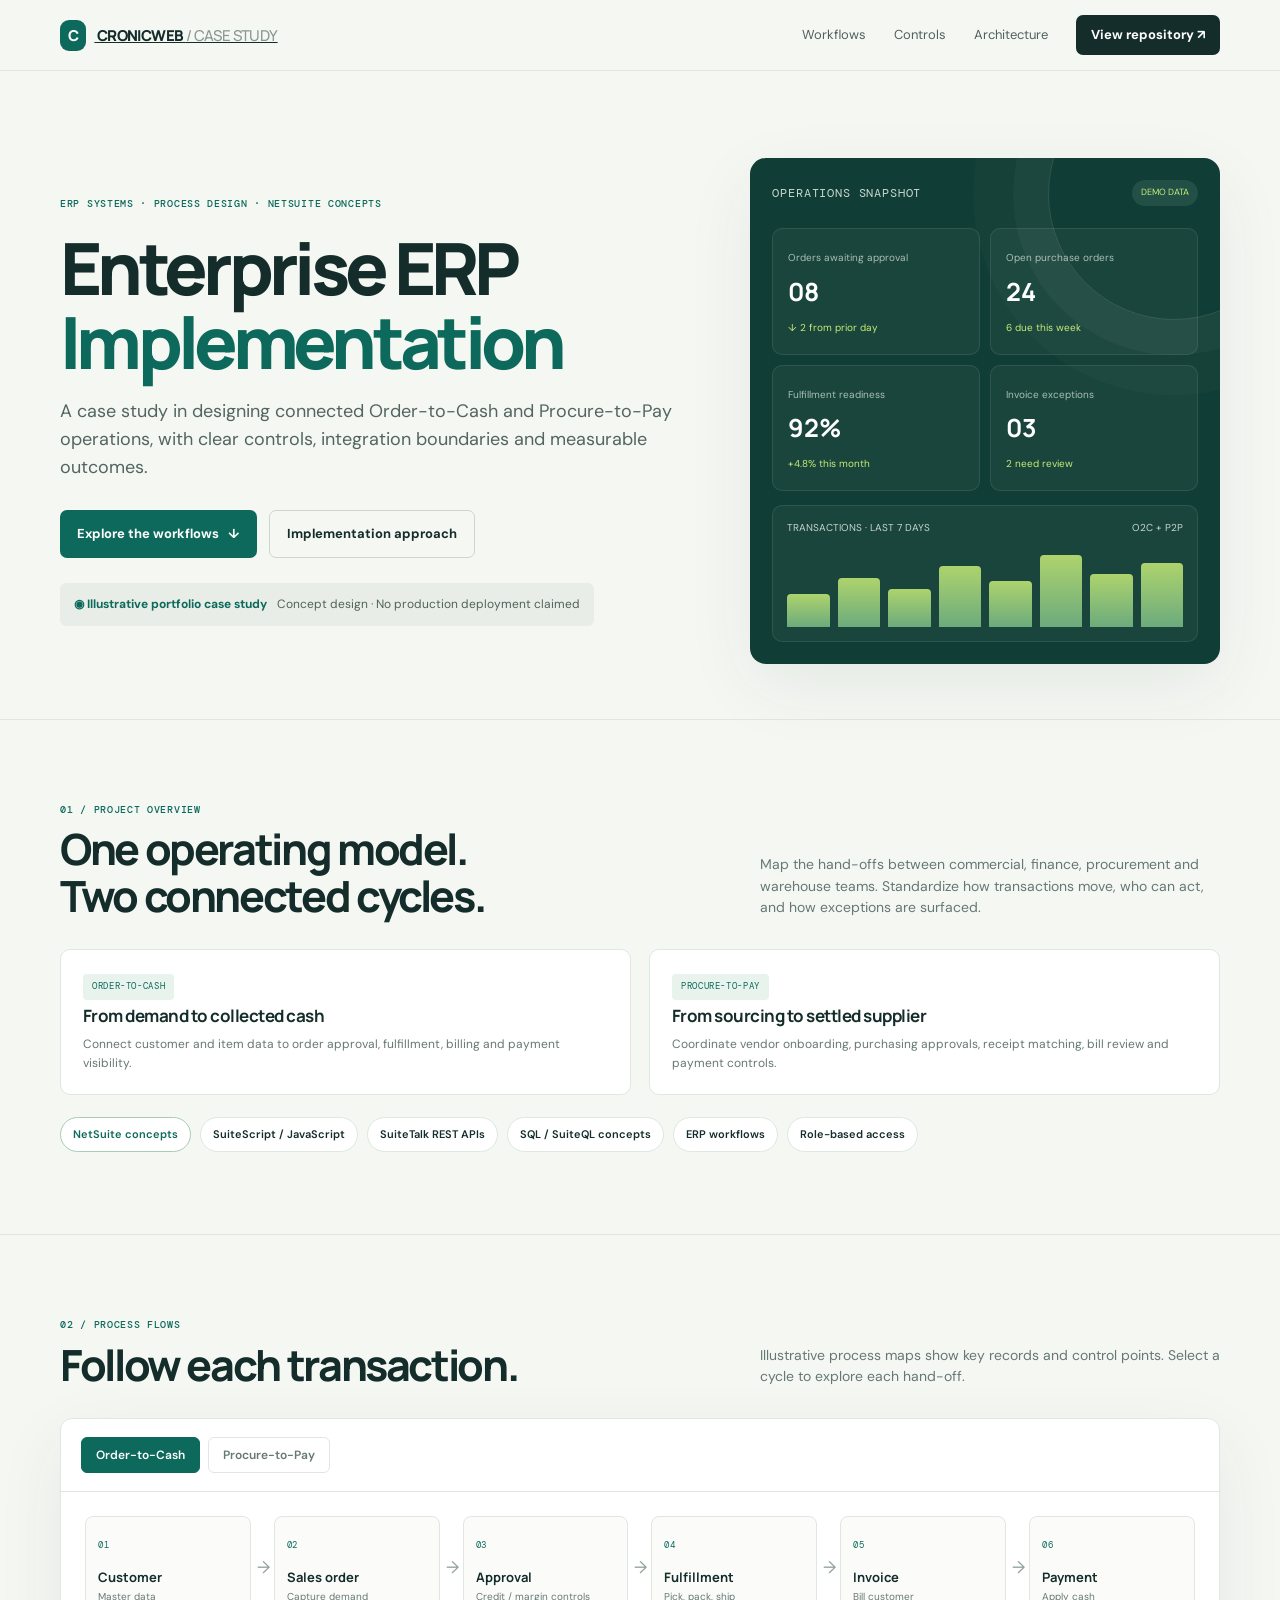
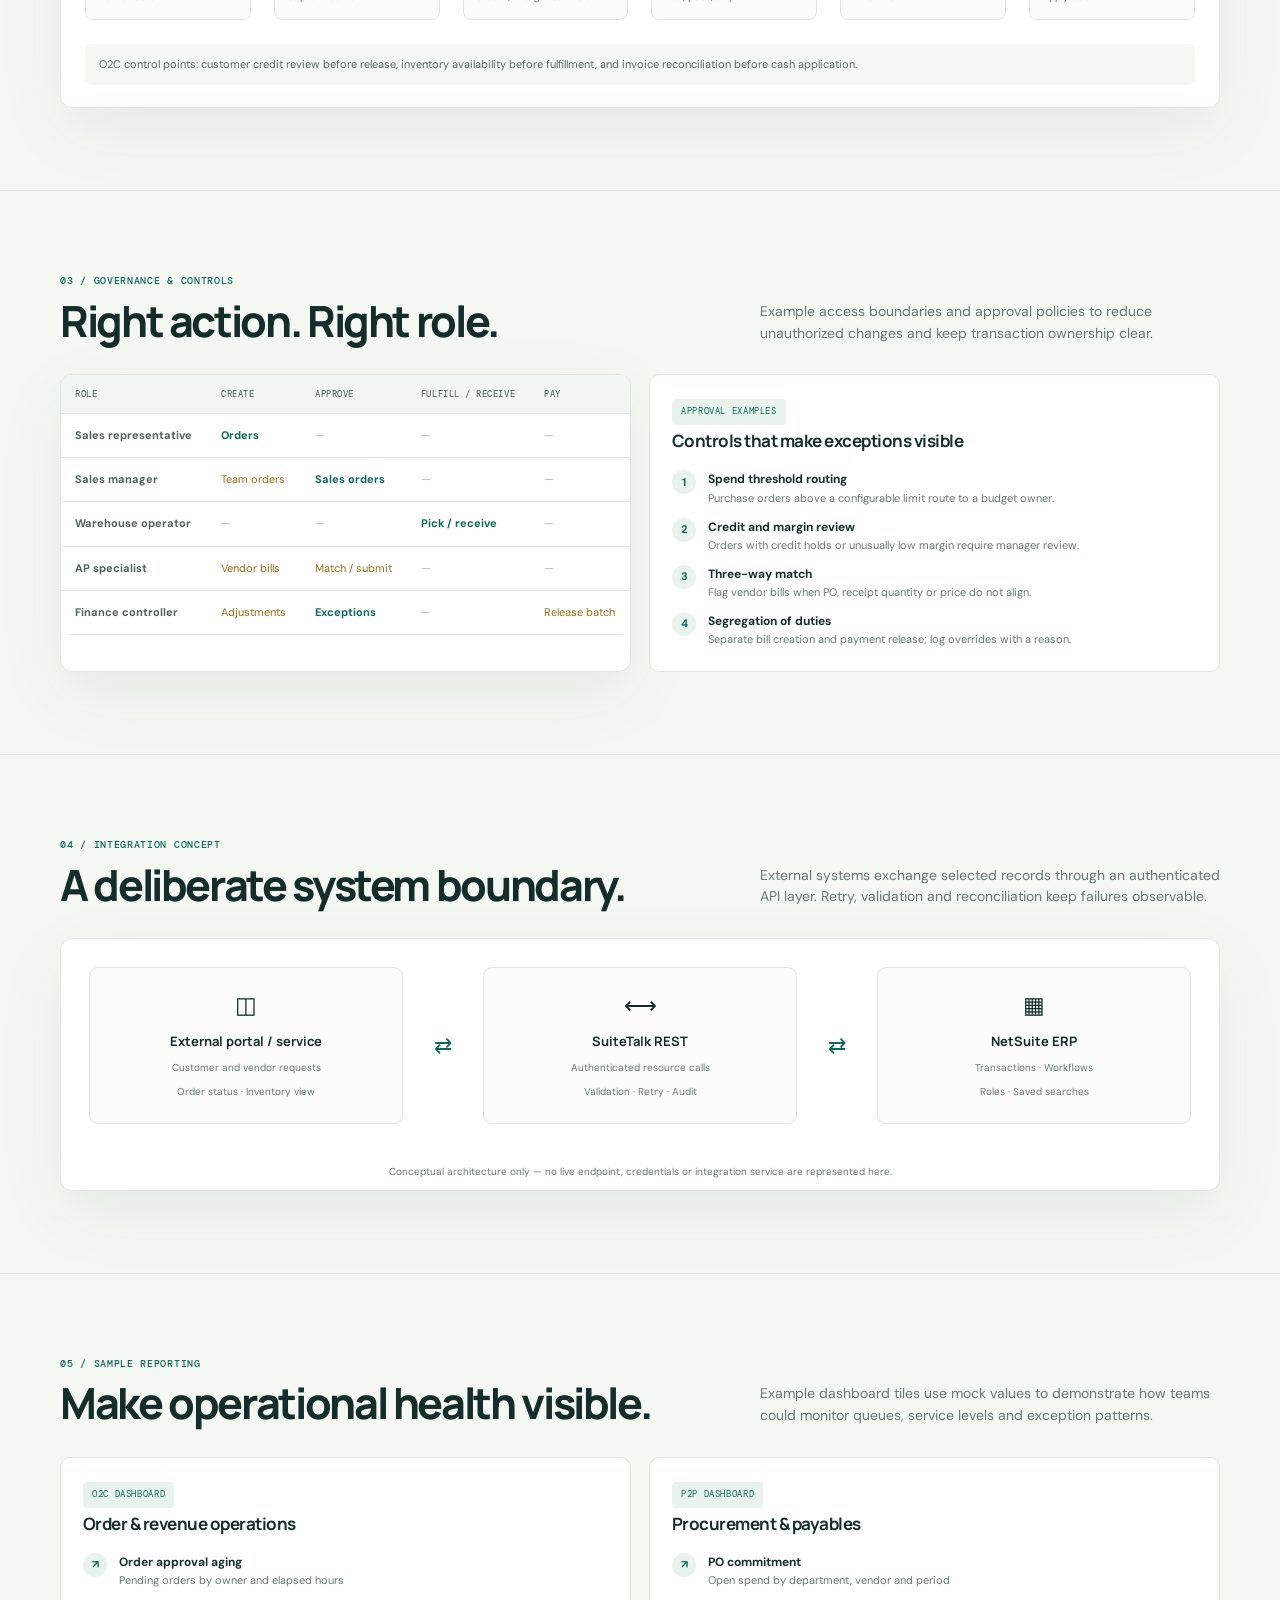
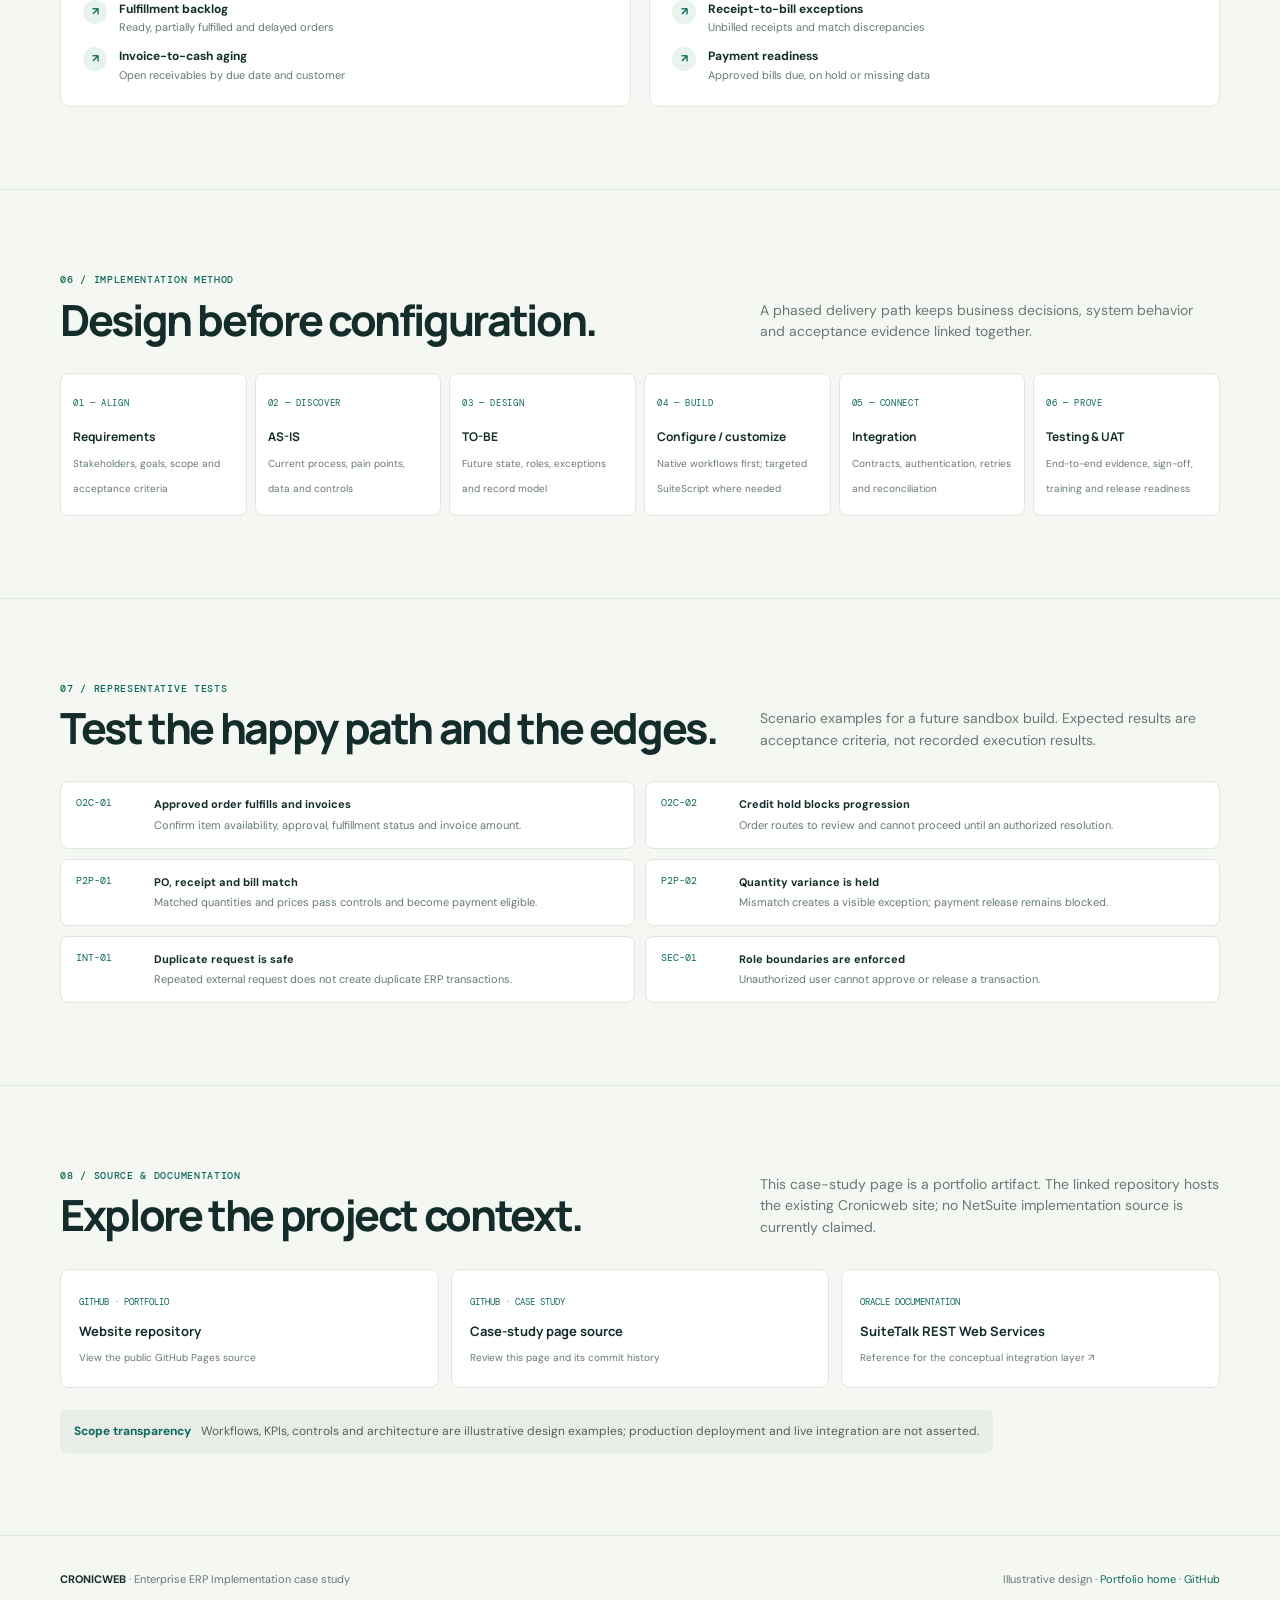
==== enterprise-erp/index.html @ 1f98e29d "Add illustrative ERP implementation case study" ====
<!doctype html>
<html lang="en">
<head>
<meta charset="utf-8"><meta name="viewport" content="width=device-width,initial-scale=1">
<meta name="description" content="Illustrative enterprise ERP implementation case study for Order-to-Cash and Procure-to-Pay workflows using NetSuite concepts.">
<title>Enterprise ERP Implementation | Cronicweb</title>
<link rel="preconnect" href="https://fonts.googleapis.com"><link rel="preconnect" href="https://fonts.gstatic.com" crossorigin>
<link href="https://fonts.googleapis.com/css2?family=DM+Mono:wght@400;500&family=DM+Sans:wght@400;500;600;700&family=Manrope:wght@400;500;600;700;800&display=swap" rel="stylesheet">
<style>
:root{--ink:#142d2b;--muted:#667875;--paper:#f5f7f3;--white:#fff;--line:#dfe7e1;--green:#0d695b;--lime:#c7ec75;--mint:#e9f3ed;--amber:#f1b85a;--shadow:0 22px 70px #103e2a12}
*{box-sizing:border-box}html{scroll-behavior:smooth}body{margin:0;background:var(--paper);color:var(--ink);font-family:"DM Sans",sans-serif;line-height:1.55}a{color:inherit}.wrap{width:min(1160px,calc(100% - 48px));margin:auto}.mono,.eyebrow,.tag,.num{font-family:"DM Mono",monospace;letter-spacing:.07em;text-transform:uppercase}.top{position:sticky;top:0;z-index:5;background:#f5f7f3ed;backdrop-filter:blur(14px);border-bottom:1px solid #dfe7e1}.nav{height:70px;display:flex;align-items:center;justify-content:space-between}.brand{font:800 15px Manrope,sans-serif;letter-spacing:-.04em}.brand i{display:inline-block;background:var(--green);color:white;border-radius:9px;padding:5px 8px;margin-right:8px;font-style:normal}.navlinks{display:flex;gap:28px;align-items:center;font-size:13px;color:#50625e}.navlinks a{text-decoration:none}.navlinks a:hover{color:var(--green)}.navbtn{padding:10px 15px;background:var(--ink);color:#fff;border-radius:7px;text-decoration:none;font-weight:700}
.hero{padding:87px 0 55px;display:grid;grid-template-columns:1.15fr .85fr;gap:55px;align-items:center}.eyebrow{font-size:10px;color:var(--green);font-weight:500}.hero h1{font:800 clamp(43px,6vw,72px)/1.02 Manrope,sans-serif;letter-spacing:-.065em;margin:20px 0 20px;max-width:690px}.hero h1 span{color:var(--green)}.lead{font-size:18px;color:#536560;max-width:620px}.actions{display:flex;gap:12px;margin-top:28px;flex-wrap:wrap}.button{display:inline-flex;gap:9px;align-items:center;padding:13px 17px;border-radius:7px;background:var(--green);color:white;text-decoration:none;font-weight:700;font-size:13px}.button.secondary{background:transparent;color:var(--ink);border:1px solid #cbd6ce}.stamp{margin-top:25px;padding:12px 14px;display:inline-flex;gap:10px;align-items:center;border-radius:6px;background:#e8eee7;color:#52615a;font-size:12px}.stamp b{color:var(--green)}
.hero-visual{position:relative;background:#103d35;border-radius:16px;padding:22px;color:white;box-shadow:var(--shadow);overflow:hidden;min-height:385px}.hero-visual:before{content:"";position:absolute;width:250px;height:250px;border-radius:50%;border:1px solid #ffffff20;right:-80px;top:-90px;box-shadow:0 0 0 35px #ffffff08,0 0 0 75px #ffffff05}.viz-head{display:flex;justify-content:space-between;align-items:center;font-size:12px;color:#c8d8cf}.live{font-size:9px;background:#224f46;padding:6px 9px;border-radius:99px;color:#c7ec75}.metric-grid{display:grid;grid-template-columns:1fr 1fr;gap:10px;margin-top:22px}.metric{background:#ffffff0b;border:1px solid #ffffff16;border-radius:10px;padding:15px}.metric small{color:#a9bfb4;font-size:10px}.metric strong{display:block;font:700 25px Manrope;margin:5px 0}.metric em{font-style:normal;color:#c7ec75;font-size:10px}.chart{margin-top:14px;background:#ffffff0b;border:1px solid #ffffff16;border-radius:10px;padding:14px}.chart-top{display:flex;justify-content:space-between;font-size:10px;color:#c6d5cd}.bars{height:78px;display:flex;align-items:end;gap:8px;margin-top:13px}.bars i{display:block;flex:1;border-radius:4px 4px 0 0;background:linear-gradient(#c7ec75,#7bbd88);opacity:.85}
section{padding:82px 0;border-top:1px solid var(--line)}.section-head{display:flex;justify-content:space-between;align-items:end;gap:30px;margin-bottom:30px}.section-head h2{font:750 clamp(30px,4vw,43px)/1.08 Manrope;letter-spacing:-.055em;margin:9px 0 0}.section-head p{max-width:460px;color:var(--muted);margin:0;font-size:14px}.tag{display:inline-block;padding:6px 9px;border-radius:4px;background:var(--mint);color:var(--green);font-size:9px}.panel{background:var(--white);border:1px solid var(--line);border-radius:12px;box-shadow:var(--shadow)}.tabs{display:flex;gap:8px;padding:18px 20px;border-bottom:1px solid var(--line)}.tab{border:1px solid var(--line);background:white;padding:9px 14px;border-radius:6px;color:var(--muted);font:600 12px "DM Sans";cursor:pointer}.tab.active{background:var(--green);border-color:var(--green);color:#fff}.flow-wrap{padding:24px;overflow:auto}.flow{display:flex;align-items:stretch;min-width:850px}.step{flex:1;position:relative;padding:14px 12px 15px;border:1px solid var(--line);border-radius:8px;background:#fbfcfa;margin-right:23px;min-height:102px;transition:.25s}.step:last-child{margin-right:0}.step:not(:last-child):after{content:"→";position:absolute;right:-20px;top:37px;color:#91a39a;font-size:17px}.step strong{display:block;font:700 13px Manrope;margin:12px 0 3px}.step small{display:block;color:var(--muted);font-size:10px}.step .num{font-size:9px;color:var(--green)}.step:hover{transform:translateY(-3px);border-color:#7eb499;box-shadow:0 8px 20px #0d695b10}.flow-note{margin:0 24px 22px;background:#f5f7f3;border-radius:7px;padding:12px 14px;color:#586963;font-size:11px}
.stack{display:flex;flex-wrap:wrap;gap:9px;margin-top:22px}.stack span{background:white;border:1px solid var(--line);border-radius:99px;padding:8px 12px;font-size:11px;font-weight:600}.stack span:first-child{border-color:#a9ccb7;color:var(--green)}
.grid2{display:grid;grid-template-columns:1fr 1fr;gap:18px}.card{padding:22px;background:white;border:1px solid var(--line);border-radius:10px}.card h3{font:700 17px Manrope;margin:4px 0 8px;letter-spacing:-.03em}.card p{color:var(--muted);font-size:12px;margin:0}.control-list{display:grid;gap:10px;margin-top:18px}.control{display:grid;grid-template-columns:26px 1fr;gap:10px;font-size:12px}.control i{width:24px;height:24px;background:var(--mint);color:var(--green);border-radius:50%;display:grid;place-items:center;font-style:normal;font-size:11px;font-weight:700}.control b{display:block;font-size:12px}.control span{color:var(--muted);font-size:11px}
table{border-collapse:collapse;width:100%;font-size:11px;background:white;border-radius:10px;overflow:hidden}th,td{text-align:left;padding:13px 14px;border-bottom:1px solid var(--line)}th{font:500 9px "DM Mono";text-transform:uppercase;letter-spacing:.06em;background:#f2f6f2;color:#63736c}td:first-child{font-weight:700}td{color:#51615b}.access{color:var(--green);font-weight:700}.limited{color:#9a6d18}.denied{color:#a9b2ac}
.arch{padding:28px;display:grid;grid-template-columns:1fr 60px 1fr 60px 1fr;align-items:center;gap:10px}.archbox{padding:20px 15px;border:1px solid var(--line);border-radius:9px;text-align:center;background:#fbfcfa;min-height:135px}.archbox .icon{font-size:23px}.archbox b{display:block;font:700 13px Manrope;margin:8px 0 4px}.archbox small{color:var(--muted);font-size:10px}.arrow{text-align:center;color:var(--green);font-size:22px}.arch-caption{text-align:center;color:var(--muted);font-size:10px;margin-top:12px}
.method{display:grid;grid-template-columns:repeat(6,1fr);gap:8px}.phase{background:white;border:1px solid var(--line);border-radius:8px;padding:15px 12px;min-height:125px}.phase .num{color:var(--green);font-size:9px}.phase b{display:block;font:700 12px Manrope;margin:14px 0 5px}.phase small{font-size:10px;color:var(--muted)}
.test-grid{display:grid;grid-template-columns:repeat(2,1fr);gap:10px}.test{background:white;border:1px solid var(--line);border-radius:8px;padding:14px 15px;display:grid;grid-template-columns:70px 1fr;gap:8px;font-size:11px}.test .id{font:10px "DM Mono";color:var(--green)}.test b{display:block;margin-bottom:3px}.test span{color:var(--muted)}
.docs{display:grid;grid-template-columns:repeat(3,1fr);gap:12px}.doc{background:white;border:1px solid var(--line);border-radius:9px;padding:18px;text-decoration:none;transition:.2s}.doc:hover{transform:translateY(-3px);border-color:#9cc2aa}.doc small{font:9px "DM Mono";color:var(--green);text-transform:uppercase}.doc b{display:block;font:700 13px Manrope;margin:10px 0 4px}.doc span{font-size:10px;color:var(--muted)}
footer{padding:35px 0;border-top:1px solid var(--line);color:var(--muted);font-size:11px}.foot{display:flex;justify-content:space-between;gap:20px;align-items:center}.foot a{color:var(--green);text-decoration:none}
.reveal{opacity:0;transform:translateY(16px);transition:opacity .6s,transform .6s}.reveal.show{opacity:1;transform:none}
@media(max-width:800px){.hero{grid-template-columns:1fr;padding-top:60px;gap:34px}.hero-visual{min-height:auto}.section-head{display:block}.section-head p{margin-top:13px}.grid2{grid-template-columns:1fr}.method{grid-template-columns:repeat(3,1fr)}.arch{grid-template-columns:1fr;gap:8px}.arrow{transform:rotate(90deg)}.docs{grid-template-columns:1fr 1fr}.navlinks{gap:13px}.navlinks a:not(.navbtn){display:none}}
@media(max-width:520px){.wrap{width:min(100% - 32px,1160px)}.nav{height:60px}.navlinks{gap:0}.navbtn{font-size:11px;padding:9px}.hero h1{font-size:44px}.hero{padding:52px 0 40px}.metric strong{font-size:21px}.section{padding:60px 0}.method{grid-template-columns:repeat(2,1fr)}.docs,.test-grid{grid-template-columns:1fr}.flow-wrap{padding:15px}.tabs{padding:14px}.foot{display:block}.foot span{display:block;margin-top:8px}}
@media(prefers-reduced-motion:reduce){html{scroll-behavior:auto}*,*:before,*:after{animation-duration:.01ms!important;transition-duration:.01ms!important}.reveal{opacity:1;transform:none}}
</style></head>
<body>
<div class="top"><nav class="nav wrap"><a class="brand" href="https://cronicweb.github.io"><i>C</i> CRONICWEB <span style="font-weight:500;color:#8a9891">/ CASE STUDY</span></a><div class="navlinks"><a href="#flows">Workflows</a><a href="#controls">Controls</a><a href="#architecture">Architecture</a><a class="navbtn" href="https://github.com/Cronicweb/cronicweb.github.io">View repository ↗</a></div></nav></div>
<main>
<header class="hero wrap">
<div><div class="eyebrow">ERP SYSTEMS · PROCESS DESIGN · NETSUITE CONCEPTS</div><h1>Enterprise ERP<br><span>Implementation</span></h1><p class="lead">A case study in designing connected Order-to-Cash and Procure-to-Pay operations, with clear controls, integration boundaries and measurable outcomes.</p><div class="actions"><a class="button" href="#flows">Explore the workflows <span>↓</span></a><a class="button secondary" href="#method">Implementation approach</a></div><div class="stamp"><b>◉ Illustrative portfolio case study</b><span>Concept design · No production deployment claimed</span></div></div>
<div class="hero-visual"><div class="viz-head"><span class="mono">OPERATIONS SNAPSHOT</span><span class="live">DEMO DATA</span></div><div class="metric-grid"><div class="metric"><small>Orders awaiting approval</small><strong>08</strong><em>↓ 2 from prior day</em></div><div class="metric"><small>Open purchase orders</small><strong>24</strong><em>6 due this week</em></div><div class="metric"><small>Fulfillment readiness</small><strong>92%</strong><em>+4.8% this month</em></div><div class="metric"><small>Invoice exceptions</small><strong>03</strong><em>2 need review</em></div></div><div class="chart"><div class="chart-top"><span>TRANSACTIONS · LAST 7 DAYS</span><span>O2C + P2P</span></div><div class="bars"><i style="height:42%"></i><i style="height:62%"></i><i style="height:48%"></i><i style="height:78%"></i><i style="height:59%"></i><i style="height:92%"></i><i style="height:68%"></i><i style="height:82%"></i></div></div></div>
</header>
<section id="overview"><div class="wrap reveal"><div class="section-head"><div><div class="eyebrow">01 / PROJECT OVERVIEW</div><h2>One operating model.<br>Two connected cycles.</h2></div><p>Map the hand-offs between commercial, finance, procurement and warehouse teams. Standardize how transactions move, who can act, and how exceptions are surfaced.</p></div><div class="grid2"><article class="card"><span class="tag">Order-to-Cash</span><h3>From demand to collected cash</h3><p>Connect customer and item data to order approval, fulfillment, billing and payment visibility.</p></article><article class="card"><span class="tag">Procure-to-Pay</span><h3>From sourcing to settled supplier</h3><p>Coordinate vendor onboarding, purchasing approvals, receipt matching, bill review and payment controls.</p></article></div><div class="stack"><span>NetSuite concepts</span><span>SuiteScript / JavaScript</span><span>SuiteTalk REST APIs</span><span>SQL / SuiteQL concepts</span><span>ERP workflows</span><span>Role-based access</span></div></div></section>
<section id="flows"><div class="wrap reveal"><div class="section-head"><div><div class="eyebrow">02 / PROCESS FLOWS</div><h2>Follow each transaction.</h2></div><p>Illustrative process maps show key records and control points. Select a cycle to explore each hand-off.</p></div><div class="panel"><div class="tabs" role="tablist"><button class="tab active" role="tab" aria-selected="true" data-flow="o2c">Order-to-Cash</button><button class="tab" role="tab" aria-selected="false" data-flow="p2p">Procure-to-Pay</button></div><div class="flow-wrap"><div class="flow" id="flow"></div></div><p class="flow-note" id="flowNote"></p></div></div></section>
<section id="controls"><div class="wrap reveal"><div class="section-head"><div><div class="eyebrow">03 / GOVERNANCE & CONTROLS</div><h2>Right action. Right role.</h2></div><p>Example access boundaries and approval policies to reduce unauthorized changes and keep transaction ownership clear.</p></div><div class="grid2"><div class="panel" style="overflow:auto"><table><thead><tr><th>Role</th><th>Create</th><th>Approve</th><th>Fulfill / Receive</th><th>Pay</th></tr></thead><tbody><tr><td>Sales representative</td><td class="access">Orders</td><td class="denied">—</td><td class="denied">—</td><td class="denied">—</td></tr><tr><td>Sales manager</td><td class="limited">Team orders</td><td class="access">Sales orders</td><td class="denied">—</td><td class="denied">—</td></tr><tr><td>Warehouse operator</td><td class="denied">—</td><td class="denied">—</td><td class="access">Pick / receive</td><td class="denied">—</td></tr><tr><td>AP specialist</td><td class="limited">Vendor bills</td><td class="limited">Match / submit</td><td class="denied">—</td><td class="denied">—</td></tr><tr><td>Finance controller</td><td class="limited">Adjustments</td><td class="access">Exceptions</td><td class="denied">—</td><td class="limited">Release batch</td></tr></tbody></table></div><article class="card"><span class="tag">Approval examples</span><h3>Controls that make exceptions visible</h3><div class="control-list"><div class="control"><i>1</i><div><b>Spend threshold routing</b><span>Purchase orders above a configurable limit route to a budget owner.</span></div></div><div class="control"><i>2</i><div><b>Credit and margin review</b><span>Orders with credit holds or unusually low margin require manager review.</span></div></div><div class="control"><i>3</i><div><b>Three-way match</b><span>Flag vendor bills when PO, receipt quantity or price do not align.</span></div></div><div class="control"><i>4</i><div><b>Segregation of duties</b><span>Separate bill creation and payment release; log overrides with a reason.</span></div></div></div></article></div></div></section>
<section id="architecture"><div class="wrap reveal"><div class="section-head"><div><div class="eyebrow">04 / INTEGRATION CONCEPT</div><h2>A deliberate system boundary.</h2></div><p>External systems exchange selected records through an authenticated API layer. Retry, validation and reconciliation keep failures observable.</p></div><div class="panel"><div class="arch"><div class="archbox"><div class="icon">◫</div><b>External portal / service</b><small>Customer and vendor requests<br>Order status · Inventory view</small></div><div class="arrow">⇄</div><div class="archbox"><div class="icon">⟷</div><b>SuiteTalk REST</b><small>Authenticated resource calls<br>Validation · Retry · Audit</small></div><div class="arrow">⇄</div><div class="archbox"><div class="icon">▦</div><b>NetSuite ERP</b><small>Transactions · Workflows<br>Roles · Saved searches</small></div></div><p class="arch-caption">Conceptual architecture only — no live endpoint, credentials or integration service are represented here.</p></div></div></section>
<section id="insights"><div class="wrap reveal"><div class="section-head"><div><div class="eyebrow">05 / SAMPLE REPORTING</div><h2>Make operational health visible.</h2></div><p>Example dashboard tiles use mock values to demonstrate how teams could monitor queues, service levels and exception patterns.</p></div><div class="grid2"><article class="card"><span class="tag">O2C dashboard</span><h3>Order & revenue operations</h3><div class="control-list"><div class="control"><i>↗</i><div><b>Order approval aging</b><span>Pending orders by owner and elapsed hours</span></div></div><div class="control"><i>↗</i><div><b>Fulfillment backlog</b><span>Ready, partially fulfilled and delayed orders</span></div></div><div class="control"><i>↗</i><div><b>Invoice-to-cash aging</b><span>Open receivables by due date and customer</span></div></div></div></article><article class="card"><span class="tag">P2P dashboard</span><h3>Procurement & payables</h3><div class="control-list"><div class="control"><i>↗</i><div><b>PO commitment</b><span>Open spend by department, vendor and period</span></div></div><div class="control"><i>↗</i><div><b>Receipt-to-bill exceptions</b><span>Unbilled receipts and match discrepancies</span></div></div><div class="control"><i>↗</i><div><b>Payment readiness</b><span>Approved bills due, on hold or missing data</span></div></div></div></article></div></div></section>
<section id="method"><div class="wrap reveal"><div class="section-head"><div><div class="eyebrow">06 / IMPLEMENTATION METHOD</div><h2>Design before configuration.</h2></div><p>A phased delivery path keeps business decisions, system behavior and acceptance evidence linked together.</p></div><div class="method"><div class="phase"><span class="num">01 — ALIGN</span><b>Requirements</b><small>Stakeholders, goals, scope and acceptance criteria</small></div><div class="phase"><span class="num">02 — DISCOVER</span><b>AS-IS</b><small>Current process, pain points, data and controls</small></div><div class="phase"><span class="num">03 — DESIGN</span><b>TO-BE</b><small>Future state, roles, exceptions and record model</small></div><div class="phase"><span class="num">04 — BUILD</span><b>Configure / customize</b><small>Native workflows first; targeted SuiteScript where needed</small></div><div class="phase"><span class="num">05 — CONNECT</span><b>Integration</b><small>Contracts, authentication, retries and reconciliation</small></div><div class="phase"><span class="num">06 — PROVE</span><b>Testing & UAT</b><small>End-to-end evidence, sign-off, training and release readiness</small></div></div></div></section>
<section id="testing"><div class="wrap reveal"><div class="section-head"><div><div class="eyebrow">07 / REPRESENTATIVE TESTS</div><h2>Test the happy path and the edges.</h2></div><p>Scenario examples for a future sandbox build. Expected results are acceptance criteria, not recorded execution results.</p></div><div class="test-grid"><div class="test"><div class="id">O2C-01</div><div><b>Approved order fulfills and invoices</b><span>Confirm item availability, approval, fulfillment status and invoice amount.</span></div></div><div class="test"><div class="id">O2C-02</div><div><b>Credit hold blocks progression</b><span>Order routes to review and cannot proceed until an authorized resolution.</span></div></div><div class="test"><div class="id">P2P-01</div><div><b>PO, receipt and bill match</b><span>Matched quantities and prices pass controls and become payment eligible.</span></div></div><div class="test"><div class="id">P2P-02</div><div><b>Quantity variance is held</b><span>Mismatch creates a visible exception; payment release remains blocked.</span></div></div><div class="test"><div class="id">INT-01</div><div><b>Duplicate request is safe</b><span>Repeated external request does not create duplicate ERP transactions.</span></div></div><div class="test"><div class="id">SEC-01</div><div><b>Role boundaries are enforced</b><span>Unauthorized user cannot approve or release a transaction.</span></div></div></div></div></section>
<section id="resources"><div class="wrap reveal"><div class="section-head"><div><div class="eyebrow">08 / SOURCE & DOCUMENTATION</div><h2>Explore the project context.</h2></div><p>This case-study page is a portfolio artifact. The linked repository hosts the existing Cronicweb site; no NetSuite implementation source is currently claimed.</p></div><div class="docs"><a class="doc" href="https://github.com/Cronicweb/cronicweb.github.io"><small>GitHub · Portfolio</small><b>Website repository</b><span>View the public GitHub Pages source</span></a><a class="doc" href="https://github.com/Cronicweb/cronicweb.github.io/tree/main/enterprise-erp"><small>GitHub · Case study</small><b>Case-study page source</b><span>Review this page and its commit history</span></a><a class="doc" href="https://docs.oracle.com/en/cloud/saas/netsuite/ns-online-help/section_1540391670.html"><small>Oracle documentation</small><b>SuiteTalk REST Web Services</b><span>Reference for the conceptual integration layer ↗</span></a></div><div class="stamp" style="margin-top:22px"><b>Scope transparency</b><span>Workflows, KPIs, controls and architecture are illustrative design examples; production deployment and live integration are not asserted.</span></div></div></section>
</main>
<footer><div class="wrap foot"><div><b style="color:var(--ink)">CRONICWEB</b> · Enterprise ERP Implementation case study</div><span>Illustrative design · <a href="https://cronicweb.github.io">Portfolio home</a> · <a href="https://github.com/Cronicweb/cronicweb.github.io">GitHub</a></span></div></footer>
<script>
const flows={o2c:{steps:[["01","Customer","Master data"],["02","Sales order","Capture demand"],["03","Approval","Credit / margin controls"],["04","Fulfillment","Pick, pack, ship"],["05","Invoice","Bill customer"],["06","Payment","Apply cash"]],note:"O2C control points: customer credit review before release, inventory availability before fulfillment, and invoice reconciliation before cash application."},p2p:{steps:[["01","Vendor","Approved supplier"],["02","Purchase order","Capture commitment"],["03","Approval","Budget / spend controls"],["04","Item receipt","Confirm goods received"],["05","Vendor bill","Three-way match"],["06","Payment","Release approved batch"]],note:"P2P control points: approved vendor records, spend authorization, receipt confirmation and three-way matching before payment release."}};
const flow=document.getElementById("flow"),note=document.getElementById("flowNote");
function render(which){flow.innerHTML=flows[which].steps.map(s=>'<div class="step"><span class="num">'+s[0]+'</span><strong>'+s[1]+'</strong><small>'+s[2]+'</small></div>').join("");note.textContent=flows[which].note}
document.querySelectorAll(".tab").forEach(b=>b.addEventListener("click",()=>{document.querySelectorAll(".tab").forEach(x=>{x.classList.remove("active");x.setAttribute("aria-selected","false")});b.classList.add("active");b.setAttribute("aria-selected","true");render(b.dataset.flow)}));render("o2c");
const observer=new IntersectionObserver(entries=>entries.forEach(e=>{if(e.isIntersecting){e.target.classList.add("show");observer.unobserve(e.target)}}),{threshold:.12});document.querySelectorAll(".reveal").forEach(e=>observer.observe(e));
</script></body></html>
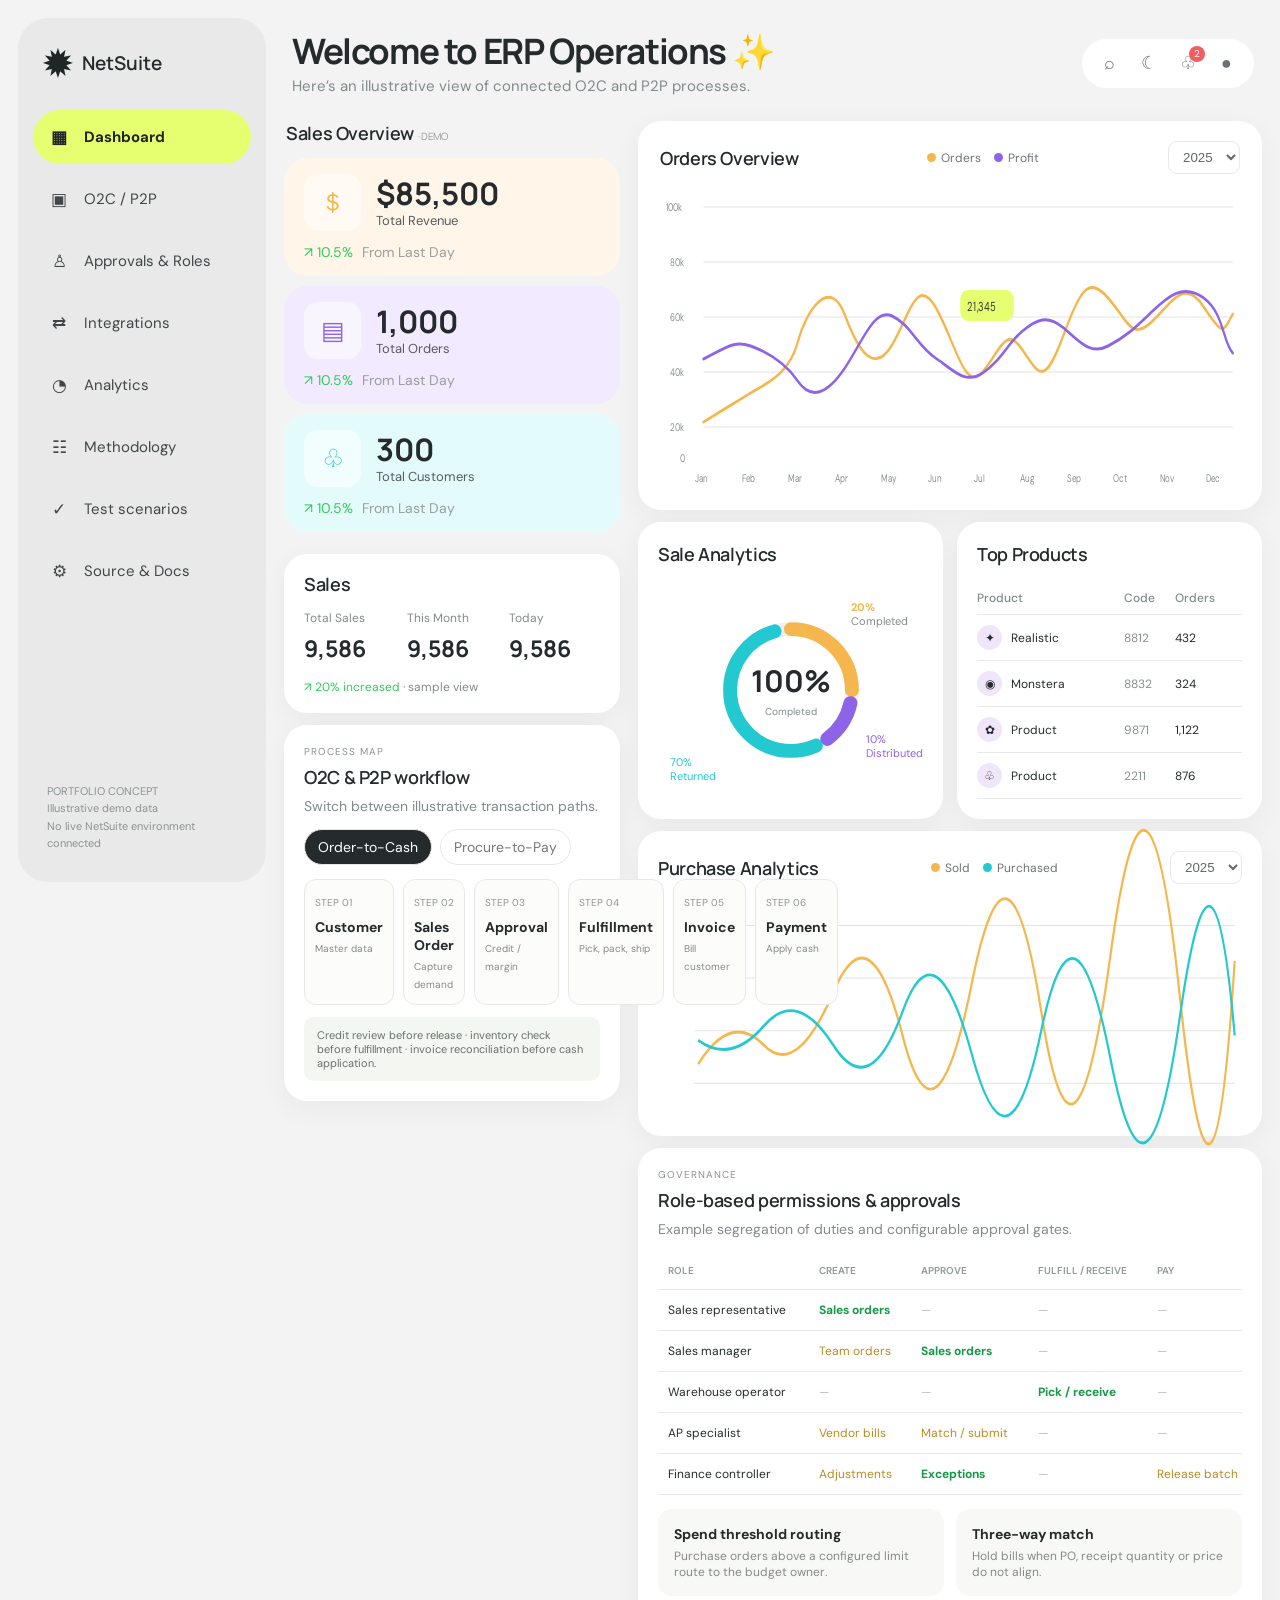
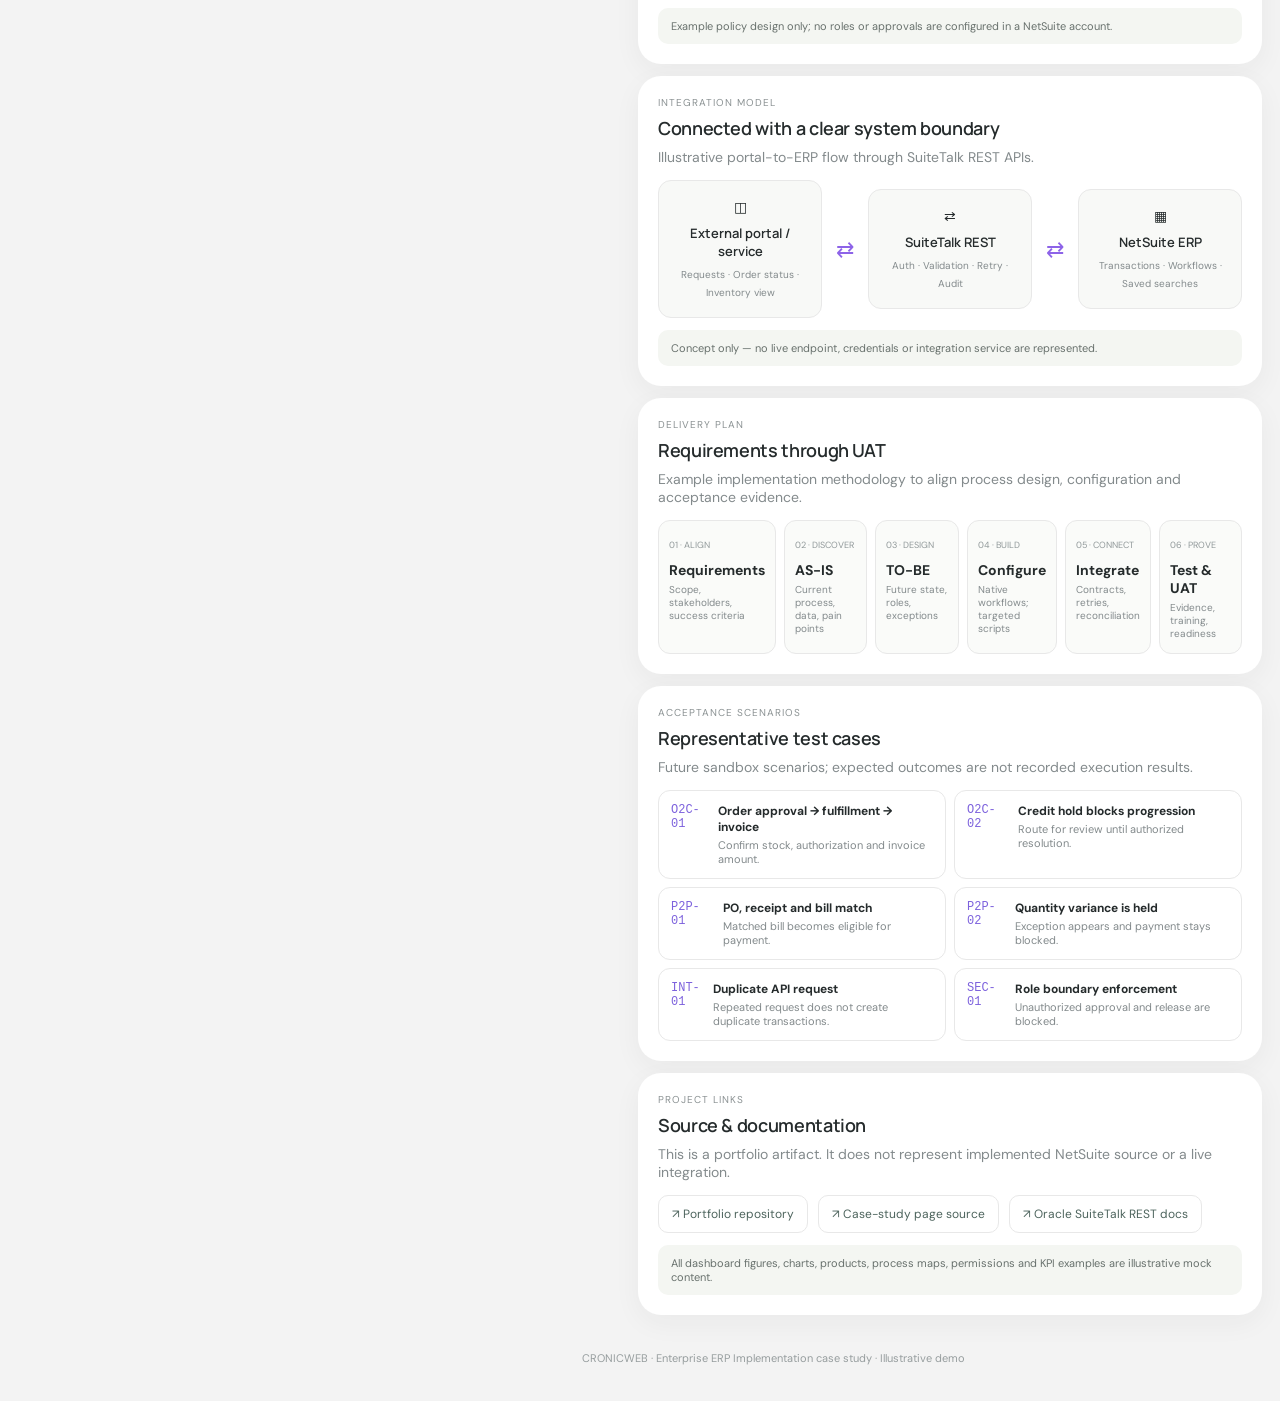
==== commit f34bca11: "Redesign ERP case study as operations dashboard" ====
--- a/enterprise-erp/index.html
+++ b/enterprise-erp/index.html
@@ -2,50 +2,57 @@
 <html lang="en">
 <head>
 <meta charset="utf-8"><meta name="viewport" content="width=device-width,initial-scale=1">
-<meta name="description" content="Illustrative enterprise ERP implementation case study for Order-to-Cash and Procure-to-Pay workflows using NetSuite concepts.">
-<title>Enterprise ERP Implementation | Cronicweb</title>
+<meta name="description" content="Illustrative NetSuite ERP portfolio case study covering Order-to-Cash and Procure-to-Pay operations.">
+<title>ERP Operations Dashboard · Cronicweb</title>
 <link rel="preconnect" href="https://fonts.googleapis.com"><link rel="preconnect" href="https://fonts.gstatic.com" crossorigin>
-<link href="https://fonts.googleapis.com/css2?family=DM+Mono:wght@400;500&family=DM+Sans:wght@400;500;600;700&family=Manrope:wght@400;500;600;700;800&display=swap" rel="stylesheet">
+<link href="https://fonts.googleapis.com/css2?family=DM+Sans:wght@400;500;600;700&family=Manrope:wght@500;600;700;800&display=swap" rel="stylesheet">
 <style>
-:root{--ink:#142d2b;--muted:#667875;--paper:#f5f7f3;--white:#fff;--line:#dfe7e1;--green:#0d695b;--lime:#c7ec75;--mint:#e9f3ed;--amber:#f1b85a;--shadow:0 22px 70px #103e2a12}
-*{box-sizing:border-box}html{scroll-behavior:smooth}body{margin:0;background:var(--paper);color:var(--ink);font-family:"DM Sans",sans-serif;line-height:1.55}a{color:inherit}.wrap{width:min(1160px,calc(100% - 48px));margin:auto}.mono,.eyebrow,.tag,.num{font-family:"DM Mono",monospace;letter-spacing:.07em;text-transform:uppercase}.top{position:sticky;top:0;z-index:5;background:#f5f7f3ed;backdrop-filter:blur(14px);border-bottom:1px solid #dfe7e1}.nav{height:70px;display:flex;align-items:center;justify-content:space-between}.brand{font:800 15px Manrope,sans-serif;letter-spacing:-.04em}.brand i{display:inline-block;background:var(--green);color:white;border-radius:9px;padding:5px 8px;margin-right:8px;font-style:normal}.navlinks{display:flex;gap:28px;align-items:center;font-size:13px;color:#50625e}.navlinks a{text-decoration:none}.navlinks a:hover{color:var(--green)}.navbtn{padding:10px 15px;background:var(--ink);color:#fff;border-radius:7px;text-decoration:none;font-weight:700}
-.hero{padding:87px 0 55px;display:grid;grid-template-columns:1.15fr .85fr;gap:55px;align-items:center}.eyebrow{font-size:10px;color:var(--green);font-weight:500}.hero h1{font:800 clamp(43px,6vw,72px)/1.02 Manrope,sans-serif;letter-spacing:-.065em;margin:20px 0 20px;max-width:690px}.hero h1 span{color:var(--green)}.lead{font-size:18px;color:#536560;max-width:620px}.actions{display:flex;gap:12px;margin-top:28px;flex-wrap:wrap}.button{display:inline-flex;gap:9px;align-items:center;padding:13px 17px;border-radius:7px;background:var(--green);color:white;text-decoration:none;font-weight:700;font-size:13px}.button.secondary{background:transparent;color:var(--ink);border:1px solid #cbd6ce}.stamp{margin-top:25px;padding:12px 14px;display:inline-flex;gap:10px;align-items:center;border-radius:6px;background:#e8eee7;color:#52615a;font-size:12px}.stamp b{color:var(--green)}
-.hero-visual{position:relative;background:#103d35;border-radius:16px;padding:22px;color:white;box-shadow:var(--shadow);overflow:hidden;min-height:385px}.hero-visual:before{content:"";position:absolute;width:250px;height:250px;border-radius:50%;border:1px solid #ffffff20;right:-80px;top:-90px;box-shadow:0 0 0 35px #ffffff08,0 0 0 75px #ffffff05}.viz-head{display:flex;justify-content:space-between;align-items:center;font-size:12px;color:#c8d8cf}.live{font-size:9px;background:#224f46;padding:6px 9px;border-radius:99px;color:#c7ec75}.metric-grid{display:grid;grid-template-columns:1fr 1fr;gap:10px;margin-top:22px}.metric{background:#ffffff0b;border:1px solid #ffffff16;border-radius:10px;padding:15px}.metric small{color:#a9bfb4;font-size:10px}.metric strong{display:block;font:700 25px Manrope;margin:5px 0}.metric em{font-style:normal;color:#c7ec75;font-size:10px}.chart{margin-top:14px;background:#ffffff0b;border:1px solid #ffffff16;border-radius:10px;padding:14px}.chart-top{display:flex;justify-content:space-between;font-size:10px;color:#c6d5cd}.bars{height:78px;display:flex;align-items:end;gap:8px;margin-top:13px}.bars i{display:block;flex:1;border-radius:4px 4px 0 0;background:linear-gradient(#c7ec75,#7bbd88);opacity:.85}
-section{padding:82px 0;border-top:1px solid var(--line)}.section-head{display:flex;justify-content:space-between;align-items:end;gap:30px;margin-bottom:30px}.section-head h2{font:750 clamp(30px,4vw,43px)/1.08 Manrope;letter-spacing:-.055em;margin:9px 0 0}.section-head p{max-width:460px;color:var(--muted);margin:0;font-size:14px}.tag{display:inline-block;padding:6px 9px;border-radius:4px;background:var(--mint);color:var(--green);font-size:9px}.panel{background:var(--white);border:1px solid var(--line);border-radius:12px;box-shadow:var(--shadow)}.tabs{display:flex;gap:8px;padding:18px 20px;border-bottom:1px solid var(--line)}.tab{border:1px solid var(--line);background:white;padding:9px 14px;border-radius:6px;color:var(--muted);font:600 12px "DM Sans";cursor:pointer}.tab.active{background:var(--green);border-color:var(--green);color:#fff}.flow-wrap{padding:24px;overflow:auto}.flow{display:flex;align-items:stretch;min-width:850px}.step{flex:1;position:relative;padding:14px 12px 15px;border:1px solid var(--line);border-radius:8px;background:#fbfcfa;margin-right:23px;min-height:102px;transition:.25s}.step:last-child{margin-right:0}.step:not(:last-child):after{content:"→";position:absolute;right:-20px;top:37px;color:#91a39a;font-size:17px}.step strong{display:block;font:700 13px Manrope;margin:12px 0 3px}.step small{display:block;color:var(--muted);font-size:10px}.step .num{font-size:9px;color:var(--green)}.step:hover{transform:translateY(-3px);border-color:#7eb499;box-shadow:0 8px 20px #0d695b10}.flow-note{margin:0 24px 22px;background:#f5f7f3;border-radius:7px;padding:12px 14px;color:#586963;font-size:11px}
-.stack{display:flex;flex-wrap:wrap;gap:9px;margin-top:22px}.stack span{background:white;border:1px solid var(--line);border-radius:99px;padding:8px 12px;font-size:11px;font-weight:600}.stack span:first-child{border-color:#a9ccb7;color:var(--green)}
-.grid2{display:grid;grid-template-columns:1fr 1fr;gap:18px}.card{padding:22px;background:white;border:1px solid var(--line);border-radius:10px}.card h3{font:700 17px Manrope;margin:4px 0 8px;letter-spacing:-.03em}.card p{color:var(--muted);font-size:12px;margin:0}.control-list{display:grid;gap:10px;margin-top:18px}.control{display:grid;grid-template-columns:26px 1fr;gap:10px;font-size:12px}.control i{width:24px;height:24px;background:var(--mint);color:var(--green);border-radius:50%;display:grid;place-items:center;font-style:normal;font-size:11px;font-weight:700}.control b{display:block;font-size:12px}.control span{color:var(--muted);font-size:11px}
-table{border-collapse:collapse;width:100%;font-size:11px;background:white;border-radius:10px;overflow:hidden}th,td{text-align:left;padding:13px 14px;border-bottom:1px solid var(--line)}th{font:500 9px "DM Mono";text-transform:uppercase;letter-spacing:.06em;background:#f2f6f2;color:#63736c}td:first-child{font-weight:700}td{color:#51615b}.access{color:var(--green);font-weight:700}.limited{color:#9a6d18}.denied{color:#a9b2ac}
-.arch{padding:28px;display:grid;grid-template-columns:1fr 60px 1fr 60px 1fr;align-items:center;gap:10px}.archbox{padding:20px 15px;border:1px solid var(--line);border-radius:9px;text-align:center;background:#fbfcfa;min-height:135px}.archbox .icon{font-size:23px}.archbox b{display:block;font:700 13px Manrope;margin:8px 0 4px}.archbox small{color:var(--muted);font-size:10px}.arrow{text-align:center;color:var(--green);font-size:22px}.arch-caption{text-align:center;color:var(--muted);font-size:10px;margin-top:12px}
-.method{display:grid;grid-template-columns:repeat(6,1fr);gap:8px}.phase{background:white;border:1px solid var(--line);border-radius:8px;padding:15px 12px;min-height:125px}.phase .num{color:var(--green);font-size:9px}.phase b{display:block;font:700 12px Manrope;margin:14px 0 5px}.phase small{font-size:10px;color:var(--muted)}
-.test-grid{display:grid;grid-template-columns:repeat(2,1fr);gap:10px}.test{background:white;border:1px solid var(--line);border-radius:8px;padding:14px 15px;display:grid;grid-template-columns:70px 1fr;gap:8px;font-size:11px}.test .id{font:10px "DM Mono";color:var(--green)}.test b{display:block;margin-bottom:3px}.test span{color:var(--muted)}
-.docs{display:grid;grid-template-columns:repeat(3,1fr);gap:12px}.doc{background:white;border:1px solid var(--line);border-radius:9px;padding:18px;text-decoration:none;transition:.2s}.doc:hover{transform:translateY(-3px);border-color:#9cc2aa}.doc small{font:9px "DM Mono";color:var(--green);text-transform:uppercase}.doc b{display:block;font:700 13px Manrope;margin:10px 0 4px}.doc span{font-size:10px;color:var(--muted)}
-footer{padding:35px 0;border-top:1px solid var(--line);color:var(--muted);font-size:11px}.foot{display:flex;justify-content:space-between;gap:20px;align-items:center}.foot a{color:var(--green);text-decoration:none}
-.reveal{opacity:0;transform:translateY(16px);transition:opacity .6s,transform .6s}.reveal.show{opacity:1;transform:none}
-@media(max-width:800px){.hero{grid-template-columns:1fr;padding-top:60px;gap:34px}.hero-visual{min-height:auto}.section-head{display:block}.section-head p{margin-top:13px}.grid2{grid-template-columns:1fr}.method{grid-template-columns:repeat(3,1fr)}.arch{grid-template-columns:1fr;gap:8px}.arrow{transform:rotate(90deg)}.docs{grid-template-columns:1fr 1fr}.navlinks{gap:13px}.navlinks a:not(.navbtn){display:none}}
-@media(max-width:520px){.wrap{width:min(100% - 32px,1160px)}.nav{height:60px}.navlinks{gap:0}.navbtn{font-size:11px;padding:9px}.hero h1{font-size:44px}.hero{padding:52px 0 40px}.metric strong{font-size:21px}.section{padding:60px 0}.method{grid-template-columns:repeat(2,1fr)}.docs,.test-grid{grid-template-columns:1fr}.flow-wrap{padding:15px}.tabs{padding:14px}.foot{display:block}.foot span{display:block;margin-top:8px}}
-@media(prefers-reduced-motion:reduce){html{scroll-behavior:auto}*,*:before,*:after{animation-duration:.01ms!important;transition-duration:.01ms!important}.reveal{opacity:1;transform:none}}
+:root{--ink:#252b2c;--muted:#838a8c;--bg:#f3f3f3;--panel:#fff;--lime:#e5ff70;--green:#37c85b;--gold:#f5b74d;--purple:#8d63e8;--cyan:#23c8d1;--line:#e8e8e8;--shadow:0 8px 28px #28302a0c}
+*{box-sizing:border-box}html{scroll-behavior:smooth}body{margin:0;background:var(--bg);color:var(--ink);font:14px "DM Sans",sans-serif}a{color:inherit;text-decoration:none}button{font:inherit}.app{min-height:100vh;max-width:1900px;margin:auto;padding:18px;display:grid;grid-template-columns:248px minmax(0,1fr);gap:18px}.sidebar{background:#e9e9e9;border-radius:30px;padding:26px 15px;display:flex;flex-direction:column;min-height:calc(100vh - 36px);position:sticky;top:18px;height:calc(100vh - 36px)}.logo{display:flex;align-items:center;gap:11px;padding:2px 10px 30px;font:600 19px Manrope}.star{font-size:34px;line-height:1;color:#202526}.nav{display:grid;gap:8px}.nav a{height:54px;padding:0 15px;border-radius:28px;display:flex;align-items:center;gap:14px;font-size:15px;color:#414749;transition:.2s}.nav a:hover{background:#f6f6f6}.nav a.active{background:var(--lime);color:#202526;font-weight:700}.nav .ico{width:22px;text-align:center;font-size:17px}.sidefoot{margin-top:auto;padding:17px 14px 3px;color:#8b9193;font-size:11px;line-height:1.6}.main{min-width:0}.topbar{display:flex;justify-content:space-between;align-items:center;gap:20px;padding:12px 8px 25px}.welcome h1{font:700 clamp(25px,3vw,35px)/1.2 Manrope;margin:0 0 4px;letter-spacing:-.04em}.welcome p{margin:0;color:var(--muted);font-size:15px}.tools{display:flex;align-items:center;gap:4px;background:#fff;border-radius:28px;padding:7px 10px}.tool{width:35px;height:35px;display:grid;place-items:center;border:0;background:transparent;color:#697174;font-size:18px;border-radius:50%;cursor:pointer}.tool:hover{background:#f1f2ef}.bell{position:relative}.badge{position:absolute;right:0;top:0;background:#f05d62;color:#fff;border-radius:50%;width:16px;height:16px;font-size:10px;display:grid;place-items:center}.menu-btn{display:none}.layout{display:grid;grid-template-columns:minmax(265px, .7fr) minmax(420px,1.3fr);gap:18px;align-items:start}.col{display:grid;gap:12px;min-width:0}.card{background:var(--panel);border-radius:23px;padding:20px;box-shadow:var(--shadow);min-width:0}.card h2,.card h3{font:600 18px Manrope;margin:0 0 16px;letter-spacing:-.02em}.card h3{font-size:16px;margin-bottom:12px}.muted{color:var(--muted)}.sales-overview{background:transparent;box-shadow:none;padding:0}.sales-overview h2{margin:0 0 13px 2px}.stat{border-radius:24px;padding:16px 20px 15px;margin-bottom:10px;min-height:117px}.stat.revenue{background:#fff5e9}.stat.orders{background:#f2eaff}.stat.customers{background:#e4fbfc}.statrow{display:flex;align-items:center;gap:15px}.stat-icon{width:57px;height:57px;border-radius:14px;background:#ffffff88;display:grid;place-items:center;font-size:25px;color:var(--gold)}.orders .stat-icon{color:var(--purple)}.customers .stat-icon{color:var(--cyan)}.stat strong{font:700 31px Manrope;display:block;line-height:1.15}.stat label{font-size:13px;color:#555d5e}.trend{display:flex;align-items:center;gap:9px;margin-top:12px;color:var(--green);font-size:14px}.trend span{color:#9a9e9c}.sales-card{padding:18px 20px}.sales-card h2{margin:0 0 14px}.sales-metrics{display:grid;grid-template-columns:repeat(3,1fr);gap:12px}.sales-metrics label{display:block;color:var(--muted);font-size:12px;white-space:nowrap}.sales-metrics strong{font:700 23px Manrope;display:block;margin:6px 0}.sales-foot{color:var(--green);font-size:12px;margin-top:9px}.chart-card{padding:20px 22px 14px}.chart-title{display:flex;align-items:center;justify-content:space-between;gap:12px;margin-bottom:8px}.chart-title h2{margin:0}.legend{display:flex;gap:13px;color:#6c7375;font-size:12px;white-space:nowrap}.legend i{display:inline-block;width:9px;height:9px;border-radius:50%;margin-right:5px}.legend .g{background:var(--gold)}.legend .p{background:var(--purple)}.year{border:1px solid var(--line);border-radius:9px;background:#fff;padding:7px 10px;color:#606769}.chart-svg{width:100%;height:310px;overflow:visible}.gridline{stroke:#dedede;stroke-width:1}.axis{fill:#888f90;font:11px "DM Sans"}.line-gold,.line-purple{fill:none;stroke-width:3;stroke-linecap:round;stroke-linejoin:round}.line-gold{stroke:var(--gold)}.line-purple{stroke:var(--purple)}.tip{fill:var(--lime)}.below{display:grid;grid-template-columns:1fr 1fr;gap:14px}.donut-wrap{display:flex;align-items:center;justify-content:center;min-height:215px;position:relative}.donut{width:174px;height:174px;transform:rotate(-90deg)}.donut circle{fill:none;stroke-width:16;stroke-linecap:round}.donut .base{stroke:#f0f0f0}.donut .a{stroke:var(--gold);stroke-dasharray:110 440;stroke-dashoffset:0}.donut .b{stroke:var(--purple);stroke-dasharray:50 440;stroke-dashoffset:-125}.donut .c{stroke:var(--cyan);stroke-dasharray:230 440;stroke-dashoffset:-190}.donut-center{position:absolute;text-align:center}.donut-center strong{font:700 30px Manrope;display:block}.donut-center span{font-size:10px;color:var(--muted)}.donut-label{position:absolute;font-size:11px;color:var(--muted)}.donut-label b{color:var(--gold)}.donut-label.one{top:18px;right:15px}.donut-label.two{bottom:14px;left:12px;color:var(--cyan)}.donut-label.three{right:0;bottom:37px;color:var(--purple)}.products{width:100%;border-collapse:collapse;font-size:12px}.products th{font-weight:500;color:var(--muted);text-align:left;padding:8px 0;border-bottom:1px solid var(--line)}.products td{padding:10px 0;border-bottom:1px solid var(--line)}.prod{display:flex;gap:9px;align-items:center}.avatar{width:25px;height:25px;border-radius:50%;display:grid;place-items:center;background:#efe6fa}.prodcode{color:#899092}.purchase{margin-top:0}.purchase .chart-svg{height:220px}.wide{grid-column:1/-1}.section-card{scroll-margin-top:20px}.section-card .eyebrow{color:#8b9293;font-size:10px;text-transform:uppercase;letter-spacing:.1em;margin-bottom:7px}.section-card h2{margin-bottom:8px}.section-card p{color:var(--muted);margin:0 0 14px}.flows{display:grid;grid-template-columns:repeat(6,1fr);gap:9px}.flow-step{padding:12px 10px;border:1px solid var(--line);border-radius:12px;background:#fcfcfb;position:relative}.flow-step small{color:#8e9495;font-size:10px}.flow-step b{display:block;margin:8px 0 2px}.flow-step span{color:var(--muted);font-size:10px}.pills{display:flex;gap:8px;margin-bottom:14px}.pill{border:1px solid var(--line);border-radius:20px;padding:8px 13px;background:#fff;color:#777;cursor:pointer}.pill.active{background:var(--ink);color:white}.table-scroll{overflow:auto}table.matrix{border-collapse:collapse;width:100%;min-width:600px;font-size:12px}.matrix th,.matrix td{text-align:left;border-bottom:1px solid var(--line);padding:12px 10px}.matrix th{font-size:10px;color:#929899;text-transform:uppercase;font-weight:600}.yes{color:#179847;font-weight:700}.limited{color:#bb8a25}.no{color:#b7bcbc}.twocol{display:grid;grid-template-columns:1fr 1fr;gap:12px}.mini{background:#f8f9f7;border-radius:14px;padding:16px}.mini b{display:block;margin-bottom:5px}.mini p{font-size:12px;margin:0;color:var(--muted)}.arch{display:grid;grid-template-columns:1fr 30px 1fr 30px 1fr;gap:8px;align-items:center}.arch-box{padding:17px 10px;background:#f8f9f7;border:1px solid var(--line);border-radius:13px;text-align:center}.arch-box strong{display:block;font:600 13px Manrope;margin:8px 0 4px}.arch-box span{color:var(--muted);font-size:10px}.arr{text-align:center;color:var(--purple);font-size:22px}.method{display:grid;grid-template-columns:repeat(6,1fr);gap:8px}.phase{padding:13px 10px;background:#fafbf9;border:1px solid var(--line);border-radius:12px}.phase small{color:#91999a;font-size:9px}.phase b{display:block;margin:9px 0 4px}.phase p{font-size:10px;color:var(--muted);margin:0}.tests{display:grid;grid-template-columns:1fr 1fr;gap:8px}.test{border:1px solid var(--line);border-radius:12px;padding:12px;display:flex;gap:10px;font-size:12px}.test code{color:#7d62dd}.test span{color:var(--muted);display:block;font-size:11px;margin-top:3px}.resources{display:flex;gap:10px;flex-wrap:wrap}.resources a{border:1px solid var(--line);padding:10px 13px;border-radius:10px;color:#4d645d;font-size:12px}.note{padding:11px 13px;background:#f4f6f2;border-radius:10px;color:#68716d;font-size:11px;margin-top:12px}.foot{text-align:center;color:#969d9e;padding:18px;font-size:11px}.reveal{animation:rise .45s ease both}@keyframes rise{from{opacity:0;transform:translateY(8px)}to{opacity:1;transform:none}}
+@media(max-width:1100px){.app{grid-template-columns:205px minmax(0,1fr);gap:13px;padding:13px}.sidebar{padding:22px 11px}.nav a{font-size:13px}.layout{grid-template-columns:minmax(230px,.72fr) minmax(350px,1.28fr)}.flows,.method{grid-template-columns:repeat(3,1fr)}.below{grid-template-columns:1fr}.chart-svg{height:260px}}
+@media(max-width:760px){.app{display:block;padding:10px}.sidebar{position:fixed;z-index:20;inset:10px auto 10px 10px;width:255px;height:auto;min-height:0;transform:translateX(-115%);transition:transform .25s;box-shadow:0 15px 50px #0002}.sidebar.open{transform:translateX(0)}.menu-btn{display:grid}.topbar{padding:8px 3px 17px}.layout{grid-template-columns:1fr}.sales-overview{display:grid;grid-template-columns:repeat(3,1fr);gap:8px}.sales-overview h2{grid-column:1/-1}.stat{padding:13px;min-height:auto}.statrow{display:block}.stat-icon{width:39px;height:39px;font-size:19px;margin-bottom:8px}.stat strong{font-size:22px}.trend{font-size:11px;gap:4px}.trend span{display:none}.chart-svg{height:250px}.below{grid-template-columns:1fr 1fr}.flows{grid-template-columns:repeat(2,1fr)}.arch{grid-template-columns:1fr}.arr{transform:rotate(90deg)}}
+@media(max-width:480px){.welcome h1{font-size:24px}.welcome p{font-size:12px}.tools{padding:4px}.tool{width:30px;height:30px}.sales-overview{grid-template-columns:1fr 1fr}.sales-overview h2{grid-column:1/-1}.stat.customers{grid-column:1/-1}.sales-metrics{gap:6px}.sales-metrics label{font-size:10px}.sales-metrics strong{font-size:18px}.chart-card{padding:15px}.chart-title{align-items:flex-start;flex-wrap:wrap}.chart-title h2{font-size:16px}.legend{font-size:10px}.year{margin-left:auto}.chart-svg{height:200px}.below{grid-template-columns:1fr}.flows,.method,.tests,.twocol{grid-template-columns:1fr 1fr}.card{padding:15px;border-radius:18px}.section-card h2{font-size:18px}}
+@media(prefers-reduced-motion:reduce){*,*:before,*:after{scroll-behavior:auto!important;animation-duration:.01ms!important;transition-duration:.01ms!important}}
 </style></head>
-<body>
-<div class="top"><nav class="nav wrap"><a class="brand" href="https://cronicweb.github.io"><i>C</i> CRONICWEB <span style="font-weight:500;color:#8a9891">/ CASE STUDY</span></a><div class="navlinks"><a href="#flows">Workflows</a><a href="#controls">Controls</a><a href="#architecture">Architecture</a><a class="navbtn" href="https://github.com/Cronicweb/cronicweb.github.io">View repository ↗</a></div></nav></div>
-<main>
-<header class="hero wrap">
-<div><div class="eyebrow">ERP SYSTEMS · PROCESS DESIGN · NETSUITE CONCEPTS</div><h1>Enterprise ERP<br><span>Implementation</span></h1><p class="lead">A case study in designing connected Order-to-Cash and Procure-to-Pay operations, with clear controls, integration boundaries and measurable outcomes.</p><div class="actions"><a class="button" href="#flows">Explore the workflows <span>↓</span></a><a class="button secondary" href="#method">Implementation approach</a></div><div class="stamp"><b>◉ Illustrative portfolio case study</b><span>Concept design · No production deployment claimed</span></div></div>
-<div class="hero-visual"><div class="viz-head"><span class="mono">OPERATIONS SNAPSHOT</span><span class="live">DEMO DATA</span></div><div class="metric-grid"><div class="metric"><small>Orders awaiting approval</small><strong>08</strong><em>↓ 2 from prior day</em></div><div class="metric"><small>Open purchase orders</small><strong>24</strong><em>6 due this week</em></div><div class="metric"><small>Fulfillment readiness</small><strong>92%</strong><em>+4.8% this month</em></div><div class="metric"><small>Invoice exceptions</small><strong>03</strong><em>2 need review</em></div></div><div class="chart"><div class="chart-top"><span>TRANSACTIONS · LAST 7 DAYS</span><span>O2C + P2P</span></div><div class="bars"><i style="height:42%"></i><i style="height:62%"></i><i style="height:48%"></i><i style="height:78%"></i><i style="height:59%"></i><i style="height:92%"></i><i style="height:68%"></i><i style="height:82%"></i></div></div></div>
-</header>
-<section id="overview"><div class="wrap reveal"><div class="section-head"><div><div class="eyebrow">01 / PROJECT OVERVIEW</div><h2>One operating model.<br>Two connected cycles.</h2></div><p>Map the hand-offs between commercial, finance, procurement and warehouse teams. Standardize how transactions move, who can act, and how exceptions are surfaced.</p></div><div class="grid2"><article class="card"><span class="tag">Order-to-Cash</span><h3>From demand to collected cash</h3><p>Connect customer and item data to order approval, fulfillment, billing and payment visibility.</p></article><article class="card"><span class="tag">Procure-to-Pay</span><h3>From sourcing to settled supplier</h3><p>Coordinate vendor onboarding, purchasing approvals, receipt matching, bill review and payment controls.</p></article></div><div class="stack"><span>NetSuite concepts</span><span>SuiteScript / JavaScript</span><span>SuiteTalk REST APIs</span><span>SQL / SuiteQL concepts</span><span>ERP workflows</span><span>Role-based access</span></div></div></section>
-<section id="flows"><div class="wrap reveal"><div class="section-head"><div><div class="eyebrow">02 / PROCESS FLOWS</div><h2>Follow each transaction.</h2></div><p>Illustrative process maps show key records and control points. Select a cycle to explore each hand-off.</p></div><div class="panel"><div class="tabs" role="tablist"><button class="tab active" role="tab" aria-selected="true" data-flow="o2c">Order-to-Cash</button><button class="tab" role="tab" aria-selected="false" data-flow="p2p">Procure-to-Pay</button></div><div class="flow-wrap"><div class="flow" id="flow"></div></div><p class="flow-note" id="flowNote"></p></div></div></section>
-<section id="controls"><div class="wrap reveal"><div class="section-head"><div><div class="eyebrow">03 / GOVERNANCE & CONTROLS</div><h2>Right action. Right role.</h2></div><p>Example access boundaries and approval policies to reduce unauthorized changes and keep transaction ownership clear.</p></div><div class="grid2"><div class="panel" style="overflow:auto"><table><thead><tr><th>Role</th><th>Create</th><th>Approve</th><th>Fulfill / Receive</th><th>Pay</th></tr></thead><tbody><tr><td>Sales representative</td><td class="access">Orders</td><td class="denied">—</td><td class="denied">—</td><td class="denied">—</td></tr><tr><td>Sales manager</td><td class="limited">Team orders</td><td class="access">Sales orders</td><td class="denied">—</td><td class="denied">—</td></tr><tr><td>Warehouse operator</td><td class="denied">—</td><td class="denied">—</td><td class="access">Pick / receive</td><td class="denied">—</td></tr><tr><td>AP specialist</td><td class="limited">Vendor bills</td><td class="limited">Match / submit</td><td class="denied">—</td><td class="denied">—</td></tr><tr><td>Finance controller</td><td class="limited">Adjustments</td><td class="access">Exceptions</td><td class="denied">—</td><td class="limited">Release batch</td></tr></tbody></table></div><article class="card"><span class="tag">Approval examples</span><h3>Controls that make exceptions visible</h3><div class="control-list"><div class="control"><i>1</i><div><b>Spend threshold routing</b><span>Purchase orders above a configurable limit route to a budget owner.</span></div></div><div class="control"><i>2</i><div><b>Credit and margin review</b><span>Orders with credit holds or unusually low margin require manager review.</span></div></div><div class="control"><i>3</i><div><b>Three-way match</b><span>Flag vendor bills when PO, receipt quantity or price do not align.</span></div></div><div class="control"><i>4</i><div><b>Segregation of duties</b><span>Separate bill creation and payment release; log overrides with a reason.</span></div></div></div></article></div></div></section>
-<section id="architecture"><div class="wrap reveal"><div class="section-head"><div><div class="eyebrow">04 / INTEGRATION CONCEPT</div><h2>A deliberate system boundary.</h2></div><p>External systems exchange selected records through an authenticated API layer. Retry, validation and reconciliation keep failures observable.</p></div><div class="panel"><div class="arch"><div class="archbox"><div class="icon">◫</div><b>External portal / service</b><small>Customer and vendor requests<br>Order status · Inventory view</small></div><div class="arrow">⇄</div><div class="archbox"><div class="icon">⟷</div><b>SuiteTalk REST</b><small>Authenticated resource calls<br>Validation · Retry · Audit</small></div><div class="arrow">⇄</div><div class="archbox"><div class="icon">▦</div><b>NetSuite ERP</b><small>Transactions · Workflows<br>Roles · Saved searches</small></div></div><p class="arch-caption">Conceptual architecture only — no live endpoint, credentials or integration service are represented here.</p></div></div></section>
-<section id="insights"><div class="wrap reveal"><div class="section-head"><div><div class="eyebrow">05 / SAMPLE REPORTING</div><h2>Make operational health visible.</h2></div><p>Example dashboard tiles use mock values to demonstrate how teams could monitor queues, service levels and exception patterns.</p></div><div class="grid2"><article class="card"><span class="tag">O2C dashboard</span><h3>Order & revenue operations</h3><div class="control-list"><div class="control"><i>↗</i><div><b>Order approval aging</b><span>Pending orders by owner and elapsed hours</span></div></div><div class="control"><i>↗</i><div><b>Fulfillment backlog</b><span>Ready, partially fulfilled and delayed orders</span></div></div><div class="control"><i>↗</i><div><b>Invoice-to-cash aging</b><span>Open receivables by due date and customer</span></div></div></div></article><article class="card"><span class="tag">P2P dashboard</span><h3>Procurement & payables</h3><div class="control-list"><div class="control"><i>↗</i><div><b>PO commitment</b><span>Open spend by department, vendor and period</span></div></div><div class="control"><i>↗</i><div><b>Receipt-to-bill exceptions</b><span>Unbilled receipts and match discrepancies</span></div></div><div class="control"><i>↗</i><div><b>Payment readiness</b><span>Approved bills due, on hold or missing data</span></div></div></div></article></div></div></section>
-<section id="method"><div class="wrap reveal"><div class="section-head"><div><div class="eyebrow">06 / IMPLEMENTATION METHOD</div><h2>Design before configuration.</h2></div><p>A phased delivery path keeps business decisions, system behavior and acceptance evidence linked together.</p></div><div class="method"><div class="phase"><span class="num">01 — ALIGN</span><b>Requirements</b><small>Stakeholders, goals, scope and acceptance criteria</small></div><div class="phase"><span class="num">02 — DISCOVER</span><b>AS-IS</b><small>Current process, pain points, data and controls</small></div><div class="phase"><span class="num">03 — DESIGN</span><b>TO-BE</b><small>Future state, roles, exceptions and record model</small></div><div class="phase"><span class="num">04 — BUILD</span><b>Configure / customize</b><small>Native workflows first; targeted SuiteScript where needed</small></div><div class="phase"><span class="num">05 — CONNECT</span><b>Integration</b><small>Contracts, authentication, retries and reconciliation</small></div><div class="phase"><span class="num">06 — PROVE</span><b>Testing & UAT</b><small>End-to-end evidence, sign-off, training and release readiness</small></div></div></div></section>
-<section id="testing"><div class="wrap reveal"><div class="section-head"><div><div class="eyebrow">07 / REPRESENTATIVE TESTS</div><h2>Test the happy path and the edges.</h2></div><p>Scenario examples for a future sandbox build. Expected results are acceptance criteria, not recorded execution results.</p></div><div class="test-grid"><div class="test"><div class="id">O2C-01</div><div><b>Approved order fulfills and invoices</b><span>Confirm item availability, approval, fulfillment status and invoice amount.</span></div></div><div class="test"><div class="id">O2C-02</div><div><b>Credit hold blocks progression</b><span>Order routes to review and cannot proceed until an authorized resolution.</span></div></div><div class="test"><div class="id">P2P-01</div><div><b>PO, receipt and bill match</b><span>Matched quantities and prices pass controls and become payment eligible.</span></div></div><div class="test"><div class="id">P2P-02</div><div><b>Quantity variance is held</b><span>Mismatch creates a visible exception; payment release remains blocked.</span></div></div><div class="test"><div class="id">INT-01</div><div><b>Duplicate request is safe</b><span>Repeated external request does not create duplicate ERP transactions.</span></div></div><div class="test"><div class="id">SEC-01</div><div><b>Role boundaries are enforced</b><span>Unauthorized user cannot approve or release a transaction.</span></div></div></div></div></section>
-<section id="resources"><div class="wrap reveal"><div class="section-head"><div><div class="eyebrow">08 / SOURCE & DOCUMENTATION</div><h2>Explore the project context.</h2></div><p>This case-study page is a portfolio artifact. The linked repository hosts the existing Cronicweb site; no NetSuite implementation source is currently claimed.</p></div><div class="docs"><a class="doc" href="https://github.com/Cronicweb/cronicweb.github.io"><small>GitHub · Portfolio</small><b>Website repository</b><span>View the public GitHub Pages source</span></a><a class="doc" href="https://github.com/Cronicweb/cronicweb.github.io/tree/main/enterprise-erp"><small>GitHub · Case study</small><b>Case-study page source</b><span>Review this page and its commit history</span></a><a class="doc" href="https://docs.oracle.com/en/cloud/saas/netsuite/ns-online-help/section_1540391670.html"><small>Oracle documentation</small><b>SuiteTalk REST Web Services</b><span>Reference for the conceptual integration layer ↗</span></a></div><div class="stamp" style="margin-top:22px"><b>Scope transparency</b><span>Workflows, KPIs, controls and architecture are illustrative design examples; production deployment and live integration are not asserted.</span></div></div></section>
-</main>
-<footer><div class="wrap foot"><div><b style="color:var(--ink)">CRONICWEB</b> · Enterprise ERP Implementation case study</div><span>Illustrative design · <a href="https://cronicweb.github.io">Portfolio home</a> · <a href="https://github.com/Cronicweb/cronicweb.github.io">GitHub</a></span></div></footer>
+<body><div class="app">
+<aside class="sidebar" id="sidebar"><div class="logo"><span class="star">✹</span><span>NetSuite</span></div><nav class="nav">
+<a class="active" href="#dashboard"><span class="ico">▦</span>Dashboard</a><a href="#flows"><span class="ico">▣</span>O2C / P2P</a><a href="#controls"><span class="ico">♙</span>Approvals & Roles</a><a href="#architecture"><span class="ico">⇄</span>Integrations</a><a href="#analytics"><span class="ico">◔</span>Analytics</a><a href="#method"><span class="ico">☷</span>Methodology</a><a href="#testing"><span class="ico">✓</span>Test scenarios</a><a href="#resources"><span class="ico">⚙</span>Source & Docs</a></nav><div class="sidefoot">PORTFOLIO CONCEPT<br>Illustrative demo data<br>No live NetSuite environment connected</div></aside>
+<main class="main">
+<header class="topbar"><div style="display:flex;align-items:center;gap:12px"><button class="tool menu-btn" id="menuBtn" aria-label="Open navigation">☰</button><div class="welcome"><h1>Welcome to ERP Operations ✨</h1><p>Here’s an illustrative view of connected O2C and P2P processes.</p></div></div><div class="tools"><button class="tool" aria-label="Search">⌕</button><button class="tool" id="themeBtn" aria-label="Toggle theme">☾</button><button class="tool bell" aria-label="Notifications">♧<span class="badge">2</span></button><button class="tool" aria-label="Profile">●</button></div></header>
+<div class="layout" id="dashboard">
+<div class="col">
+<section class="card sales-overview"><h2>Sales Overview <span style="font-size:10px;color:#999;font-weight:400">· DEMO</span></h2>
+<div class="stat revenue"><div class="statrow"><div class="stat-icon">＄</div><div><strong>$85,500</strong><label>Total Revenue</label></div></div><div class="trend">↗ 10.5% <span>From Last Day</span></div></div>
+<div class="stat orders"><div class="statrow"><div class="stat-icon">▤</div><div><strong>1,000</strong><label>Total Orders</label></div></div><div class="trend">↗ 10.5% <span>From Last Day</span></div></div>
+<div class="stat customers"><div class="statrow"><div class="stat-icon">♧</div><div><strong>300</strong><label>Total Customers</label></div></div><div class="trend">↗ 10.5% <span>From Last Day</span></div></div>
+</section>
+<section class="card sales-card"><h2>Sales</h2><div class="sales-metrics"><div><label>Total Sales</label><strong>9,586</strong></div><div><label>This Month</label><strong>9,586</strong></div><div><label>Today</label><strong>9,586</strong></div></div><div class="sales-foot">↗ 20% increased <span class="muted">· sample view</span></div></section>
+<section class="card section-card" id="flows"><div class="eyebrow">Process map</div><h2>O2C & P2P workflow</h2><p>Switch between illustrative transaction paths.</p><div class="pills"><button class="pill active" data-cycle="o2c">Order-to-Cash</button><button class="pill" data-cycle="p2p">Procure-to-Pay</button></div><div class="flows" id="flowCards"></div><div class="note" id="flowNote">Conceptual process map; records and controls are illustrative.</div></section>
+</div>
+<div class="col">
+<section class="card chart-card"><div class="chart-title"><h2>Orders Overview</h2><div class="legend"><span><i class="g"></i>Orders</span><span><i class="p"></i>Profit</span></div><select class="year" aria-label="Select year"><option>2025</option><option>2024</option></select></div>
+<svg class="chart-svg" viewBox="0 0 800 310" preserveAspectRatio="none" role="img" aria-label="Illustrative monthly orders and profit chart"><g><line class="gridline" x1="60" y1="25" x2="790" y2="25"/><line class="gridline" x1="60" y1="80" x2="790" y2="80"/><line class="gridline" x1="60" y1="135" x2="790" y2="135"/><line class="gridline" x1="60" y1="190" x2="790" y2="190"/><line class="gridline" x1="60" y1="245" x2="790" y2="245"/>
+<text class="axis" x="8" y="29">100k</text><text class="axis" x="14" y="84">80k</text><text class="axis" x="14" y="139">60k</text><text class="axis" x="14" y="194">40k</text><text class="axis" x="14" y="249">20k</text><text class="axis" x="28" y="280">0</text>
+<path class="line-gold" d="M60 240 C95 224 105 220 125 211 S178 193 190 160 S235 94 255 133 S296 192 320 163 S354 93 380 125 S420 212 445 190 S477 143 500 168 S530 204 555 156 S590 93 618 116 S650 159 678 140 S723 95 750 125 S777 150 790 132"/>
+<path class="line-purple" d="M60 177 C90 166 102 158 125 164 S172 180 190 199 S230 213 255 186 S295 126 320 134 S355 164 380 176 S420 203 445 191 S480 161 500 149 S534 133 555 145 S592 174 618 164 S655 146 678 130 S722 101 750 116 S776 160 790 171"/>
+<rect class="tip" x="414" y="108" rx="10" width="74" height="31"/><text x="424" y="129" style="fill:#313638;font:13px 'DM Sans'">21,345</text>
+<text class="axis" x="48" y="300">Jan</text><text class="axis" x="113" y="300">Feb</text><text class="axis" x="177" y="300">Mar</text><text class="axis" x="241" y="300">Apr</text><text class="axis" x="305" y="300">May</text><text class="axis" x="369" y="300">Jun</text><text class="axis" x="433" y="300">Jul</text><text class="axis" x="497" y="300">Aug</text><text class="axis" x="561" y="300">Sep</text><text class="axis" x="625" y="300">Oct</text><text class="axis" x="689" y="300">Nov</text><text class="axis" x="753" y="300">Dec</text></g></svg>
+</section>
+<div class="below" id="analytics"><section class="card"><h2>Sale Analytics</h2><div class="donut-wrap"><svg class="donut" viewBox="0 0 200 200"><circle class="base" cx="100" cy="100" r="70"/><circle class="a" cx="100" cy="100" r="70"/><circle class="b" cx="100" cy="100" r="70"/><circle class="c" cx="100" cy="100" r="70"/></svg><div class="donut-center"><strong>100%</strong><span>Completed</span></div><div class="donut-label one"><b>20%</b><br>Completed</div><div class="donut-label two">70%<br>Returned</div><div class="donut-label three">10%<br>Distributed</div></div></section>
+<section class="card"><h2>Top Products</h2><table class="products"><thead><tr><th>Product</th><th>Code</th><th>Orders</th></tr></thead><tbody><tr><td><div class="prod"><span class="avatar">✦</span>Realistic</div></td><td class="prodcode">8812</td><td>432</td></tr><tr><td><div class="prod"><span class="avatar">◉</span>Monstera</div></td><td class="prodcode">8832</td><td>324</td></tr><tr><td><div class="prod"><span class="avatar">✿</span>Product</div></td><td class="prodcode">9871</td><td>1,122</td></tr><tr><td><div class="prod"><span class="avatar">♧</span>Product</div></td><td class="prodcode">2211</td><td>876</td></tr></tbody></table></section></div>
+<section class="card purchase"><div class="chart-title"><h2>Purchase Analytics</h2><div class="legend"><span><i class="g"></i>Sold</span><span><i style="background:var(--cyan)"></i>Purchased</span></div><select class="year" aria-label="Select purchase year"><option>2025</option><option>2024</option></select></div><svg class="chart-svg" viewBox="0 0 800 230" preserveAspectRatio="none" role="img" aria-label="Illustrative purchases and sales chart"><line class="gridline" x1="50" y1="35" x2="790" y2="35"/><line class="gridline" x1="50" y1="90" x2="790" y2="90"/><line class="gridline" x1="50" y1="145" x2="790" y2="145"/><line class="gridline" x1="50" y1="200" x2="790" y2="200"/><path fill="none" stroke="#f5b74d" stroke-width="3" d="M55 180 Q100 125 145 160 T240 105 T335 150 T430 95 T525 125 T620 65 T715 110 T790 72"/><path fill="none" stroke="#23c8d1" stroke-width="3" d="M55 155 Q100 180 145 140 T240 160 T335 125 T430 170 T525 145 T620 175 T715 130 T790 150"/></svg></section>
+<section class="card section-card" id="controls"><div class="eyebrow">Governance</div><h2>Role-based permissions & approvals</h2><p>Example segregation of duties and configurable approval gates.</p><div class="table-scroll"><table class="matrix"><thead><tr><th>Role</th><th>Create</th><th>Approve</th><th>Fulfill / receive</th><th>Pay</th></tr></thead><tbody><tr><td>Sales representative</td><td class="yes">Sales orders</td><td class="no">—</td><td class="no">—</td><td class="no">—</td></tr><tr><td>Sales manager</td><td class="limited">Team orders</td><td class="yes">Sales orders</td><td class="no">—</td><td class="no">—</td></tr><tr><td>Warehouse operator</td><td class="no">—</td><td class="no">—</td><td class="yes">Pick / receive</td><td class="no">—</td></tr><tr><td>AP specialist</td><td class="limited">Vendor bills</td><td class="limited">Match / submit</td><td class="no">—</td><td class="no">—</td></tr><tr><td>Finance controller</td><td class="limited">Adjustments</td><td class="yes">Exceptions</td><td class="no">—</td><td class="limited">Release batch</td></tr></tbody></table></div><div class="twocol" style="margin-top:14px"><div class="mini"><b>Spend threshold routing</b><p>Purchase orders above a configured limit route to the budget owner.</p></div><div class="mini"><b>Three-way match</b><p>Hold bills when PO, receipt quantity or price do not align.</p></div></div><div class="note">Example policy design only; no roles or approvals are configured in a NetSuite account.</div></section>
+<section class="card section-card" id="architecture"><div class="eyebrow">Integration model</div><h2>Connected with a clear system boundary</h2><p>Illustrative portal-to-ERP flow through SuiteTalk REST APIs.</p><div class="arch"><div class="arch-box"><div>◫</div><strong>External portal / service</strong><span>Requests · Order status · Inventory view</span></div><div class="arr">⇄</div><div class="arch-box"><div>⇄</div><strong>SuiteTalk REST</strong><span>Auth · Validation · Retry · Audit</span></div><div class="arr">⇄</div><div class="arch-box"><div>▦</div><strong>NetSuite ERP</strong><span>Transactions · Workflows · Saved searches</span></div></div><div class="note">Concept only — no live endpoint, credentials or integration service are represented.</div></section>
+<section class="card section-card" id="method"><div class="eyebrow">Delivery plan</div><h2>Requirements through UAT</h2><p>Example implementation methodology to align process design, configuration and acceptance evidence.</p><div class="method"><div class="phase"><small>01 · ALIGN</small><b>Requirements</b><p>Scope, stakeholders, success criteria</p></div><div class="phase"><small>02 · DISCOVER</small><b>AS-IS</b><p>Current process, data, pain points</p></div><div class="phase"><small>03 · DESIGN</small><b>TO-BE</b><p>Future state, roles, exceptions</p></div><div class="phase"><small>04 · BUILD</small><b>Configure</b><p>Native workflows; targeted scripts</p></div><div class="phase"><small>05 · CONNECT</small><b>Integrate</b><p>Contracts, retries, reconciliation</p></div><div class="phase"><small>06 · PROVE</small><b>Test & UAT</b><p>Evidence, training, readiness</p></div></div></section>
+<section class="card section-card" id="testing"><div class="eyebrow">Acceptance scenarios</div><h2>Representative test cases</h2><p>Future sandbox scenarios; expected outcomes are not recorded execution results.</p><div class="tests"><div class="test"><code>O2C-01</code><div><b>Order approval → fulfillment → invoice</b><span>Confirm stock, authorization and invoice amount.</span></div></div><div class="test"><code>O2C-02</code><div><b>Credit hold blocks progression</b><span>Route for review until authorized resolution.</span></div></div><div class="test"><code>P2P-01</code><div><b>PO, receipt and bill match</b><span>Matched bill becomes eligible for payment.</span></div></div><div class="test"><code>P2P-02</code><div><b>Quantity variance is held</b><span>Exception appears and payment stays blocked.</span></div></div><div class="test"><code>INT-01</code><div><b>Duplicate API request</b><span>Repeated request does not create duplicate transactions.</span></div></div><div class="test"><code>SEC-01</code><div><b>Role boundary enforcement</b><span>Unauthorized approval and release are blocked.</span></div></div></div></section>
+<section class="card section-card" id="resources"><div class="eyebrow">Project links</div><h2>Source & documentation</h2><p>This is a portfolio artifact. It does not represent implemented NetSuite source or a live integration.</p><div class="resources"><a href="https://github.com/Cronicweb/cronicweb.github.io">↗ Portfolio repository</a><a href="https://github.com/Cronicweb/cronicweb.github.io/tree/main/enterprise-erp">↗ Case-study page source</a><a href="https://docs.oracle.com/en/cloud/saas/netsuite/ns-online-help/section_1540391670.html">↗ Oracle SuiteTalk REST docs</a></div><div class="note">All dashboard figures, charts, products, process maps, permissions and KPI examples are illustrative mock content.</div></section>
+</div><div class="foot wide">CRONICWEB · Enterprise ERP Implementation case study · Illustrative demo</div>
+</main></div>
 <script>
-const flows={o2c:{steps:[["01","Customer","Master data"],["02","Sales order","Capture demand"],["03","Approval","Credit / margin controls"],["04","Fulfillment","Pick, pack, ship"],["05","Invoice","Bill customer"],["06","Payment","Apply cash"]],note:"O2C control points: customer credit review before release, inventory availability before fulfillment, and invoice reconciliation before cash application."},p2p:{steps:[["01","Vendor","Approved supplier"],["02","Purchase order","Capture commitment"],["03","Approval","Budget / spend controls"],["04","Item receipt","Confirm goods received"],["05","Vendor bill","Three-way match"],["06","Payment","Release approved batch"]],note:"P2P control points: approved vendor records, spend authorization, receipt confirmation and three-way matching before payment release."}};
-const flow=document.getElementById("flow"),note=document.getElementById("flowNote");
-function render(which){flow.innerHTML=flows[which].steps.map(s=>'<div class="step"><span class="num">'+s[0]+'</span><strong>'+s[1]+'</strong><small>'+s[2]+'</small></div>').join("");note.textContent=flows[which].note}
-document.querySelectorAll(".tab").forEach(b=>b.addEventListener("click",()=>{document.querySelectorAll(".tab").forEach(x=>{x.classList.remove("active");x.setAttribute("aria-selected","false")});b.classList.add("active");b.setAttribute("aria-selected","true");render(b.dataset.flow)}));render("o2c");
-const observer=new IntersectionObserver(entries=>entries.forEach(e=>{if(e.isIntersecting){e.target.classList.add("show");observer.unobserve(e.target)}}),{threshold:.12});document.querySelectorAll(".reveal").forEach(e=>observer.observe(e));
+const cycles={o2c:[["Customer","Master data"],["Sales Order","Capture demand"],["Approval","Credit / margin"],["Fulfillment","Pick, pack, ship"],["Invoice","Bill customer"],["Payment","Apply cash"]],p2p:[["Vendor","Approved supplier"],["Purchase Order","Capture commitment"],["Approval","Budget / spend"],["Item Receipt","Confirm goods"],["Vendor Bill","Three-way match"],["Payment","Release batch"]]};
+const flowCards=document.getElementById("flowCards");
+function renderFlow(key){flowCards.innerHTML=cycles[key].map((x,i)=>'<div class="flow-step"><small>STEP 0'+(i+1)+'</small><b>'+x[0]+'</b><span>'+x[1]+'</span></div>').join("");document.getElementById("flowNote").textContent=key==="o2c"?"Credit review before release · inventory check before fulfillment · invoice reconciliation before cash application.":"Approved vendor · spend authorization · receipt confirmation · three-way match before payment release."}
+document.querySelectorAll("[data-cycle]").forEach(b=>b.addEventListener("click",()=>{document.querySelectorAll("[data-cycle]").forEach(x=>x.classList.remove("active"));b.classList.add("active");renderFlow(b.dataset.cycle)}));renderFlow("o2c");
+const side=document.getElementById("sidebar");document.getElementById("menuBtn").addEventListener("click",()=>side.classList.toggle("open"));document.querySelectorAll(".nav a").forEach(a=>a.addEventListener("click",()=>{document.querySelectorAll(".nav a").forEach(x=>x.classList.remove("active"));a.classList.add("active");side.classList.remove("open")}));
+document.getElementById("themeBtn").addEventListener("click",()=>{document.body.classList.toggle("dark");const dark=document.body.classList.contains("dark");document.documentElement.style.setProperty("--bg",dark?"#202424":"#f3f3f3");document.documentElement.style.setProperty("--panel",dark?"#2a302f":"#fff");document.documentElement.style.setProperty("--ink",dark?"#eef1ed":"#252b2c");document.documentElement.style.setProperty("--muted",dark?"#aeb8b3":"#838a8c");document.documentElement.style.setProperty("--line",dark?"#414845":"#e8e8e8")});
 </script></body></html>
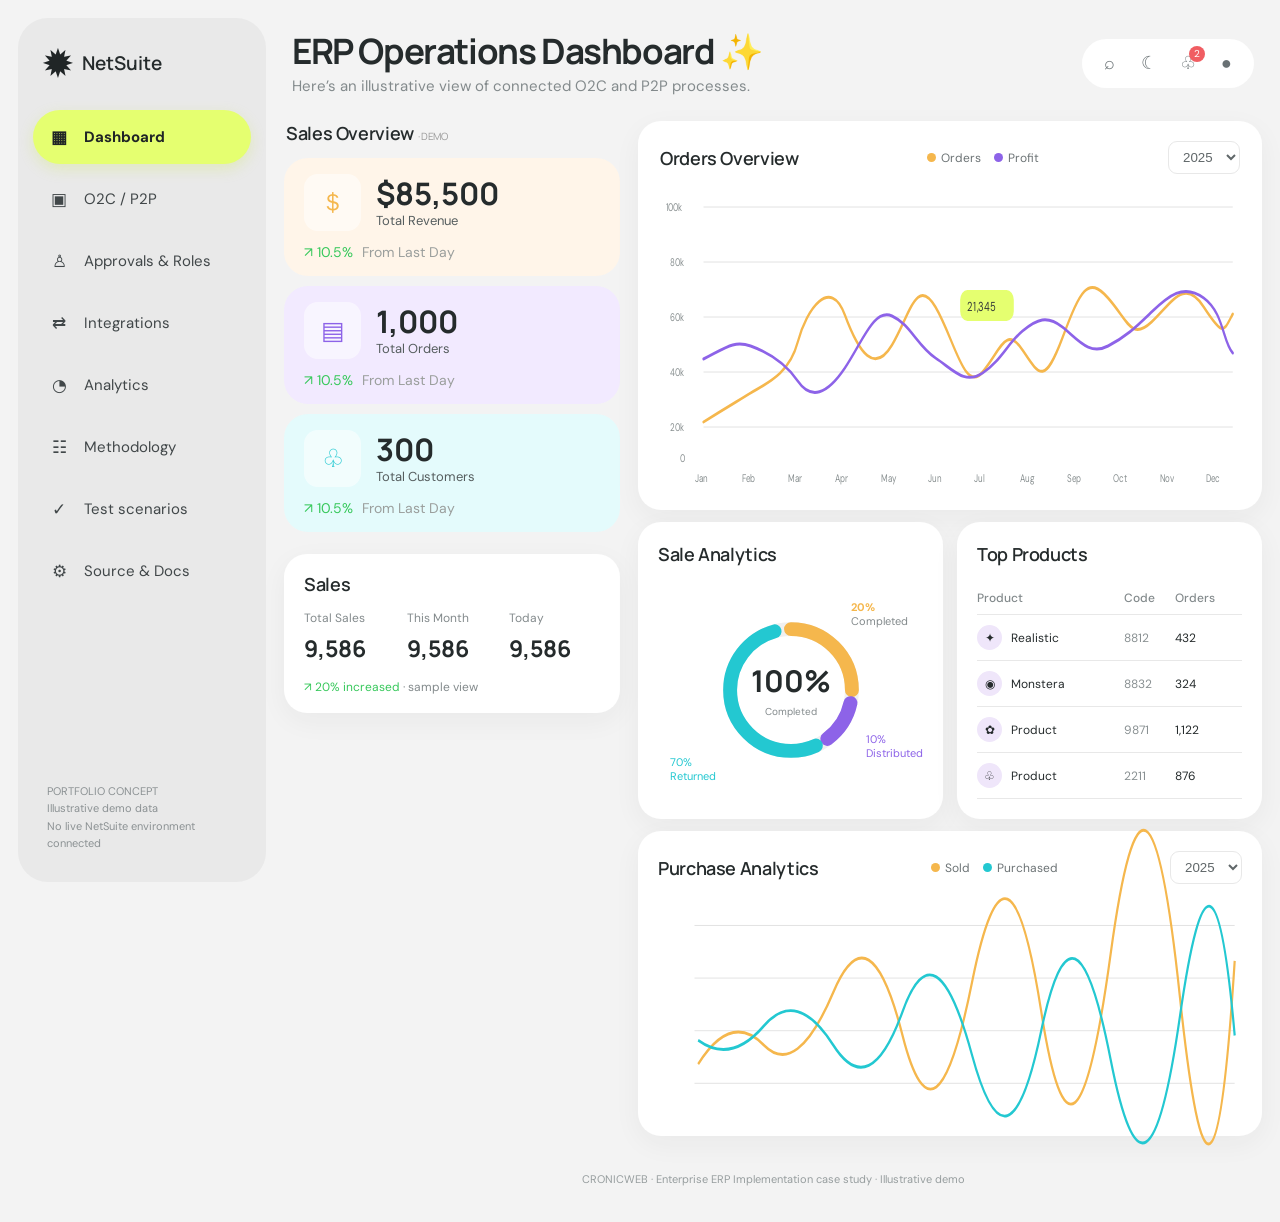
==== commit 4fbc475f: "Switch ERP dashboard navigation to separate views" ====
--- a/enterprise-erp/index.html
+++ b/enterprise-erp/index.html
@@ -9,7 +9,7 @@
 <style>
 :root{--ink:#252b2c;--muted:#838a8c;--bg:#f3f3f3;--panel:#fff;--lime:#e5ff70;--green:#37c85b;--gold:#f5b74d;--purple:#8d63e8;--cyan:#23c8d1;--line:#e8e8e8;--shadow:0 8px 28px #28302a0c}
 *{box-sizing:border-box}html{scroll-behavior:smooth}body{margin:0;background:var(--bg);color:var(--ink);font:14px "DM Sans",sans-serif}a{color:inherit;text-decoration:none}button{font:inherit}.app{min-height:100vh;max-width:1900px;margin:auto;padding:18px;display:grid;grid-template-columns:248px minmax(0,1fr);gap:18px}.sidebar{background:#e9e9e9;border-radius:30px;padding:26px 15px;display:flex;flex-direction:column;min-height:calc(100vh - 36px);position:sticky;top:18px;height:calc(100vh - 36px)}.logo{display:flex;align-items:center;gap:11px;padding:2px 10px 30px;font:600 19px Manrope}.star{font-size:34px;line-height:1;color:#202526}.nav{display:grid;gap:8px}.nav a{height:54px;padding:0 15px;border-radius:28px;display:flex;align-items:center;gap:14px;font-size:15px;color:#414749;transition:.2s}.nav a:hover{background:#f6f6f6}.nav a.active{background:var(--lime);color:#202526;font-weight:700}.nav .ico{width:22px;text-align:center;font-size:17px}.sidefoot{margin-top:auto;padding:17px 14px 3px;color:#8b9193;font-size:11px;line-height:1.6}.main{min-width:0}.topbar{display:flex;justify-content:space-between;align-items:center;gap:20px;padding:12px 8px 25px}.welcome h1{font:700 clamp(25px,3vw,35px)/1.2 Manrope;margin:0 0 4px;letter-spacing:-.04em}.welcome p{margin:0;color:var(--muted);font-size:15px}.tools{display:flex;align-items:center;gap:4px;background:#fff;border-radius:28px;padding:7px 10px}.tool{width:35px;height:35px;display:grid;place-items:center;border:0;background:transparent;color:#697174;font-size:18px;border-radius:50%;cursor:pointer}.tool:hover{background:#f1f2ef}.bell{position:relative}.badge{position:absolute;right:0;top:0;background:#f05d62;color:#fff;border-radius:50%;width:16px;height:16px;font-size:10px;display:grid;place-items:center}.menu-btn{display:none}.layout{display:grid;grid-template-columns:minmax(265px, .7fr) minmax(420px,1.3fr);gap:18px;align-items:start}.col{display:grid;gap:12px;min-width:0}.card{background:var(--panel);border-radius:23px;padding:20px;box-shadow:var(--shadow);min-width:0}.card h2,.card h3{font:600 18px Manrope;margin:0 0 16px;letter-spacing:-.02em}.card h3{font-size:16px;margin-bottom:12px}.muted{color:var(--muted)}.sales-overview{background:transparent;box-shadow:none;padding:0}.sales-overview h2{margin:0 0 13px 2px}.stat{border-radius:24px;padding:16px 20px 15px;margin-bottom:10px;min-height:117px}.stat.revenue{background:#fff5e9}.stat.orders{background:#f2eaff}.stat.customers{background:#e4fbfc}.statrow{display:flex;align-items:center;gap:15px}.stat-icon{width:57px;height:57px;border-radius:14px;background:#ffffff88;display:grid;place-items:center;font-size:25px;color:var(--gold)}.orders .stat-icon{color:var(--purple)}.customers .stat-icon{color:var(--cyan)}.stat strong{font:700 31px Manrope;display:block;line-height:1.15}.stat label{font-size:13px;color:#555d5e}.trend{display:flex;align-items:center;gap:9px;margin-top:12px;color:var(--green);font-size:14px}.trend span{color:#9a9e9c}.sales-card{padding:18px 20px}.sales-card h2{margin:0 0 14px}.sales-metrics{display:grid;grid-template-columns:repeat(3,1fr);gap:12px}.sales-metrics label{display:block;color:var(--muted);font-size:12px;white-space:nowrap}.sales-metrics strong{font:700 23px Manrope;display:block;margin:6px 0}.sales-foot{color:var(--green);font-size:12px;margin-top:9px}.chart-card{padding:20px 22px 14px}.chart-title{display:flex;align-items:center;justify-content:space-between;gap:12px;margin-bottom:8px}.chart-title h2{margin:0}.legend{display:flex;gap:13px;color:#6c7375;font-size:12px;white-space:nowrap}.legend i{display:inline-block;width:9px;height:9px;border-radius:50%;margin-right:5px}.legend .g{background:var(--gold)}.legend .p{background:var(--purple)}.year{border:1px solid var(--line);border-radius:9px;background:#fff;padding:7px 10px;color:#606769}.chart-svg{width:100%;height:310px;overflow:visible}.gridline{stroke:#dedede;stroke-width:1}.axis{fill:#888f90;font:11px "DM Sans"}.line-gold,.line-purple{fill:none;stroke-width:3;stroke-linecap:round;stroke-linejoin:round}.line-gold{stroke:var(--gold)}.line-purple{stroke:var(--purple)}.tip{fill:var(--lime)}.below{display:grid;grid-template-columns:1fr 1fr;gap:14px}.donut-wrap{display:flex;align-items:center;justify-content:center;min-height:215px;position:relative}.donut{width:174px;height:174px;transform:rotate(-90deg)}.donut circle{fill:none;stroke-width:16;stroke-linecap:round}.donut .base{stroke:#f0f0f0}.donut .a{stroke:var(--gold);stroke-dasharray:110 440;stroke-dashoffset:0}.donut .b{stroke:var(--purple);stroke-dasharray:50 440;stroke-dashoffset:-125}.donut .c{stroke:var(--cyan);stroke-dasharray:230 440;stroke-dashoffset:-190}.donut-center{position:absolute;text-align:center}.donut-center strong{font:700 30px Manrope;display:block}.donut-center span{font-size:10px;color:var(--muted)}.donut-label{position:absolute;font-size:11px;color:var(--muted)}.donut-label b{color:var(--gold)}.donut-label.one{top:18px;right:15px}.donut-label.two{bottom:14px;left:12px;color:var(--cyan)}.donut-label.three{right:0;bottom:37px;color:var(--purple)}.products{width:100%;border-collapse:collapse;font-size:12px}.products th{font-weight:500;color:var(--muted);text-align:left;padding:8px 0;border-bottom:1px solid var(--line)}.products td{padding:10px 0;border-bottom:1px solid var(--line)}.prod{display:flex;gap:9px;align-items:center}.avatar{width:25px;height:25px;border-radius:50%;display:grid;place-items:center;background:#efe6fa}.prodcode{color:#899092}.purchase{margin-top:0}.purchase .chart-svg{height:220px}.wide{grid-column:1/-1}.section-card{scroll-margin-top:20px}.section-card .eyebrow{color:#8b9293;font-size:10px;text-transform:uppercase;letter-spacing:.1em;margin-bottom:7px}.section-card h2{margin-bottom:8px}.section-card p{color:var(--muted);margin:0 0 14px}.flows{display:grid;grid-template-columns:repeat(6,1fr);gap:9px}.flow-step{padding:12px 10px;border:1px solid var(--line);border-radius:12px;background:#fcfcfb;position:relative}.flow-step small{color:#8e9495;font-size:10px}.flow-step b{display:block;margin:8px 0 2px}.flow-step span{color:var(--muted);font-size:10px}.pills{display:flex;gap:8px;margin-bottom:14px}.pill{border:1px solid var(--line);border-radius:20px;padding:8px 13px;background:#fff;color:#777;cursor:pointer}.pill.active{background:var(--ink);color:white}.table-scroll{overflow:auto}table.matrix{border-collapse:collapse;width:100%;min-width:600px;font-size:12px}.matrix th,.matrix td{text-align:left;border-bottom:1px solid var(--line);padding:12px 10px}.matrix th{font-size:10px;color:#929899;text-transform:uppercase;font-weight:600}.yes{color:#179847;font-weight:700}.limited{color:#bb8a25}.no{color:#b7bcbc}.twocol{display:grid;grid-template-columns:1fr 1fr;gap:12px}.mini{background:#f8f9f7;border-radius:14px;padding:16px}.mini b{display:block;margin-bottom:5px}.mini p{font-size:12px;margin:0;color:var(--muted)}.arch{display:grid;grid-template-columns:1fr 30px 1fr 30px 1fr;gap:8px;align-items:center}.arch-box{padding:17px 10px;background:#f8f9f7;border:1px solid var(--line);border-radius:13px;text-align:center}.arch-box strong{display:block;font:600 13px Manrope;margin:8px 0 4px}.arch-box span{color:var(--muted);font-size:10px}.arr{text-align:center;color:var(--purple);font-size:22px}.method{display:grid;grid-template-columns:repeat(6,1fr);gap:8px}.phase{padding:13px 10px;background:#fafbf9;border:1px solid var(--line);border-radius:12px}.phase small{color:#91999a;font-size:9px}.phase b{display:block;margin:9px 0 4px}.phase p{font-size:10px;color:var(--muted);margin:0}.tests{display:grid;grid-template-columns:1fr 1fr;gap:8px}.test{border:1px solid var(--line);border-radius:12px;padding:12px;display:flex;gap:10px;font-size:12px}.test code{color:#7d62dd}.test span{color:var(--muted);display:block;font-size:11px;margin-top:3px}.resources{display:flex;gap:10px;flex-wrap:wrap}.resources a{border:1px solid var(--line);padding:10px 13px;border-radius:10px;color:#4d645d;font-size:12px}.note{padding:11px 13px;background:#f4f6f2;border-radius:10px;color:#68716d;font-size:11px;margin-top:12px}.foot{text-align:center;color:#969d9e;padding:18px;font-size:11px}.reveal{animation:rise .45s ease both}@keyframes rise{from{opacity:0;transform:translateY(8px)}to{opacity:1;transform:none}}
-@media(max-width:1100px){.app{grid-template-columns:205px minmax(0,1fr);gap:13px;padding:13px}.sidebar{padding:22px 11px}.nav a{font-size:13px}.layout{grid-template-columns:minmax(230px,.72fr) minmax(350px,1.28fr)}.flows,.method{grid-template-columns:repeat(3,1fr)}.below{grid-template-columns:1fr}.chart-svg{height:260px}}
+.layout.single-view{grid-template-columns:minmax(0,1fr)}.layout.single-view>.col{display:none}.layout.single-view>.col.view-active{display:grid;grid-template-columns:minmax(0,1fr)}.view-hidden{display:none!important}.nav a{cursor:pointer}.nav a.active{box-shadow:0 5px 14px #cbe84944}\n@media(max-width:1100px){.app{grid-template-columns:205px minmax(0,1fr);gap:13px;padding:13px}.sidebar{padding:22px 11px}.nav a{font-size:13px}.layout{grid-template-columns:minmax(230px,.72fr) minmax(350px,1.28fr)}.flows,.method{grid-template-columns:repeat(3,1fr)}.below{grid-template-columns:1fr}.chart-svg{height:260px}}
 @media(max-width:760px){.app{display:block;padding:10px}.sidebar{position:fixed;z-index:20;inset:10px auto 10px 10px;width:255px;height:auto;min-height:0;transform:translateX(-115%);transition:transform .25s;box-shadow:0 15px 50px #0002}.sidebar.open{transform:translateX(0)}.menu-btn{display:grid}.topbar{padding:8px 3px 17px}.layout{grid-template-columns:1fr}.sales-overview{display:grid;grid-template-columns:repeat(3,1fr);gap:8px}.sales-overview h2{grid-column:1/-1}.stat{padding:13px;min-height:auto}.statrow{display:block}.stat-icon{width:39px;height:39px;font-size:19px;margin-bottom:8px}.stat strong{font-size:22px}.trend{font-size:11px;gap:4px}.trend span{display:none}.chart-svg{height:250px}.below{grid-template-columns:1fr 1fr}.flows{grid-template-columns:repeat(2,1fr)}.arch{grid-template-columns:1fr}.arr{transform:rotate(90deg)}}
 @media(max-width:480px){.welcome h1{font-size:24px}.welcome p{font-size:12px}.tools{padding:4px}.tool{width:30px;height:30px}.sales-overview{grid-template-columns:1fr 1fr}.sales-overview h2{grid-column:1/-1}.stat.customers{grid-column:1/-1}.sales-metrics{gap:6px}.sales-metrics label{font-size:10px}.sales-metrics strong{font-size:18px}.chart-card{padding:15px}.chart-title{align-items:flex-start;flex-wrap:wrap}.chart-title h2{font-size:16px}.legend{font-size:10px}.year{margin-left:auto}.chart-svg{height:200px}.below{grid-template-columns:1fr}.flows,.method,.tests,.twocol{grid-template-columns:1fr 1fr}.card{padding:15px;border-radius:18px}.section-card h2{font-size:18px}}
 @media(prefers-reduced-motion:reduce){*,*:before,*:after{scroll-behavior:auto!important;animation-duration:.01ms!important;transition-duration:.01ms!important}}
@@ -53,6 +53,14 @@
 const flowCards=document.getElementById("flowCards");
 function renderFlow(key){flowCards.innerHTML=cycles[key].map((x,i)=>'<div class="flow-step"><small>STEP 0'+(i+1)+'</small><b>'+x[0]+'</b><span>'+x[1]+'</span></div>').join("");document.getElementById("flowNote").textContent=key==="o2c"?"Credit review before release · inventory check before fulfillment · invoice reconciliation before cash application.":"Approved vendor · spend authorization · receipt confirmation · three-way match before payment release."}
 document.querySelectorAll("[data-cycle]").forEach(b=>b.addEventListener("click",()=>{document.querySelectorAll("[data-cycle]").forEach(x=>x.classList.remove("active"));b.classList.add("active");renderFlow(b.dataset.cycle)}));renderFlow("o2c");
-const side=document.getElementById("sidebar");document.getElementById("menuBtn").addEventListener("click",()=>side.classList.toggle("open"));document.querySelectorAll(".nav a").forEach(a=>a.addEventListener("click",()=>{document.querySelectorAll(".nav a").forEach(x=>x.classList.remove("active"));a.classList.add("active");side.classList.remove("open")}));
+const side=document.getElementById("sidebar");document.getElementById("menuBtn").addEventListener("click",()=>side.classList.toggle("open"));const navViews=[{id:"dashboard",title:"ERP Operations Dashboard",sub:"Here’s an illustrative view of connected O2C and P2P processes."},{id:"flows",title:"Order-to-Cash & Procure-to-Pay",sub:"Explore each transaction path and its control points."},{id:"controls",title:"Approvals & Role Permissions",sub:"Review illustrative access boundaries and approval rules."},{id:"architecture",title:"Integration Architecture",sub:"See how an external portal could exchange data through SuiteTalk REST."},{id:"analytics",title:"Analytics & Reporting",sub:"Sample sales, purchasing and product performance indicators."},{id:"method",title:"Implementation Methodology",sub:"A phased path from requirements through configuration, integration and UAT."},{id:"testing",title:"Test Scenarios",sub:"Representative end-to-end and exception cases for a future sandbox build."},{id:"resources",title:"Source & Documentation",sub:"Project links and scope notes."}];
+const layout=document.querySelector(".layout"),heading=document.querySelector(".welcome h1"),subtitle=document.querySelector(".welcome p");
+function showView(id){const view=navViews.find(v=>v.id===id)||navViews[0];document.querySelectorAll(".nav a").forEach(a=>a.classList.toggle("active",a.getAttribute("href")==="#"+view.id));heading.textContent=view.title+(view.id==="dashboard"?" ✨":"");subtitle.textContent=view.sub;
+document.querySelectorAll(".col").forEach(col=>{col.classList.remove("view-active");col.querySelectorAll(":scope > *").forEach(el=>el.classList.remove("view-hidden"))});
+document.querySelectorAll(".section-card").forEach(el=>el.classList.add("view-hidden"));
+if(view.id==="dashboard"){layout.classList.remove("single-view");document.querySelectorAll(".section-card").forEach(el=>el.classList.add("view-hidden"))}
+else{layout.classList.add("single-view");let target=document.getElementById(view.id),col=target.closest(".col");col.classList.add("view-active");let direct=target;while(direct.parentElement!==col)direct=direct.parentElement;col.querySelectorAll(":scope > *").forEach(el=>{if(el!==direct)el.classList.add("view-hidden")});target.classList.remove("view-hidden");if(view.id==="analytics"){document.querySelector(".purchase").classList.remove("view-hidden")}}
+side.classList.remove("open");}
+document.querySelectorAll(".nav a").forEach(a=>a.addEventListener("click",e=>{e.preventDefault();showView(a.getAttribute("href").slice(1))}));showView("dashboard");
 document.getElementById("themeBtn").addEventListener("click",()=>{document.body.classList.toggle("dark");const dark=document.body.classList.contains("dark");document.documentElement.style.setProperty("--bg",dark?"#202424":"#f3f3f3");document.documentElement.style.setProperty("--panel",dark?"#2a302f":"#fff");document.documentElement.style.setProperty("--ink",dark?"#eef1ed":"#252b2c");document.documentElement.style.setProperty("--muted",dark?"#aeb8b3":"#838a8c");document.documentElement.style.setProperty("--line",dark?"#414845":"#e8e8e8")});
 </script></body></html>
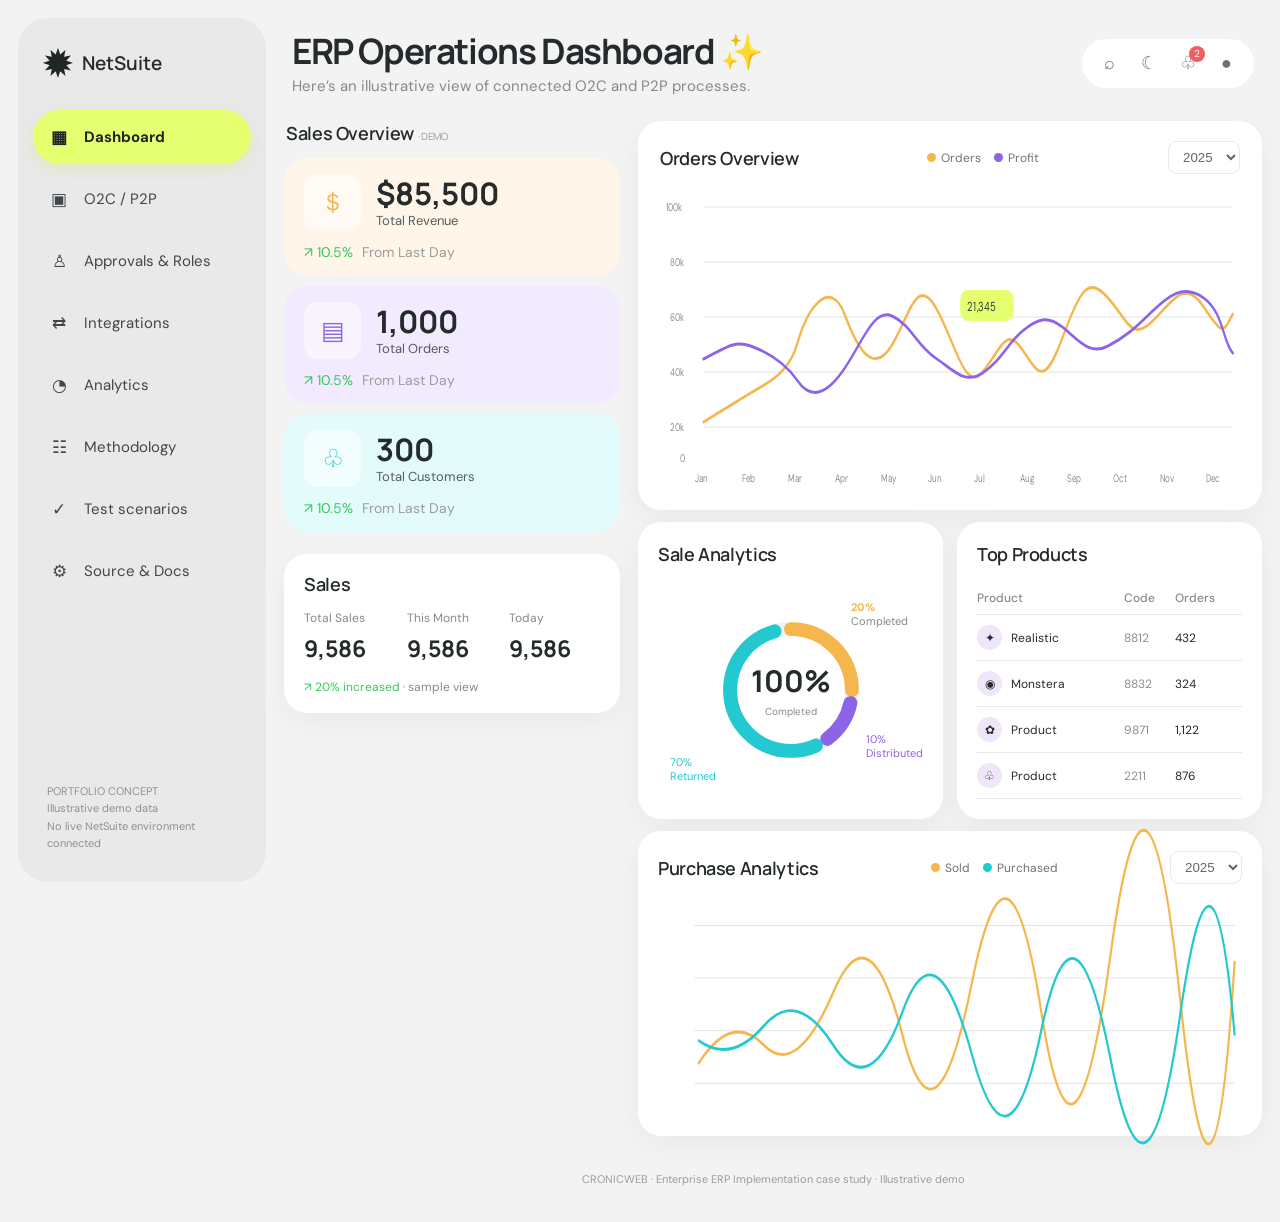
==== commit ff12bbc0: "Fix dashboard theme and section search" ====
--- a/enterprise-erp/index.html
+++ b/enterprise-erp/index.html
@@ -8,8 +8,8 @@
 <link href="https://fonts.googleapis.com/css2?family=DM+Sans:wght@400;500;600;700&family=Manrope:wght@500;600;700;800&display=swap" rel="stylesheet">
 <style>
 :root{--ink:#252b2c;--muted:#838a8c;--bg:#f3f3f3;--panel:#fff;--lime:#e5ff70;--green:#37c85b;--gold:#f5b74d;--purple:#8d63e8;--cyan:#23c8d1;--line:#e8e8e8;--shadow:0 8px 28px #28302a0c}
-*{box-sizing:border-box}html{scroll-behavior:smooth}body{margin:0;background:var(--bg);color:var(--ink);font:14px "DM Sans",sans-serif}a{color:inherit;text-decoration:none}button{font:inherit}.app{min-height:100vh;max-width:1900px;margin:auto;padding:18px;display:grid;grid-template-columns:248px minmax(0,1fr);gap:18px}.sidebar{background:#e9e9e9;border-radius:30px;padding:26px 15px;display:flex;flex-direction:column;min-height:calc(100vh - 36px);position:sticky;top:18px;height:calc(100vh - 36px)}.logo{display:flex;align-items:center;gap:11px;padding:2px 10px 30px;font:600 19px Manrope}.star{font-size:34px;line-height:1;color:#202526}.nav{display:grid;gap:8px}.nav a{height:54px;padding:0 15px;border-radius:28px;display:flex;align-items:center;gap:14px;font-size:15px;color:#414749;transition:.2s}.nav a:hover{background:#f6f6f6}.nav a.active{background:var(--lime);color:#202526;font-weight:700}.nav .ico{width:22px;text-align:center;font-size:17px}.sidefoot{margin-top:auto;padding:17px 14px 3px;color:#8b9193;font-size:11px;line-height:1.6}.main{min-width:0}.topbar{display:flex;justify-content:space-between;align-items:center;gap:20px;padding:12px 8px 25px}.welcome h1{font:700 clamp(25px,3vw,35px)/1.2 Manrope;margin:0 0 4px;letter-spacing:-.04em}.welcome p{margin:0;color:var(--muted);font-size:15px}.tools{display:flex;align-items:center;gap:4px;background:#fff;border-radius:28px;padding:7px 10px}.tool{width:35px;height:35px;display:grid;place-items:center;border:0;background:transparent;color:#697174;font-size:18px;border-radius:50%;cursor:pointer}.tool:hover{background:#f1f2ef}.bell{position:relative}.badge{position:absolute;right:0;top:0;background:#f05d62;color:#fff;border-radius:50%;width:16px;height:16px;font-size:10px;display:grid;place-items:center}.menu-btn{display:none}.layout{display:grid;grid-template-columns:minmax(265px, .7fr) minmax(420px,1.3fr);gap:18px;align-items:start}.col{display:grid;gap:12px;min-width:0}.card{background:var(--panel);border-radius:23px;padding:20px;box-shadow:var(--shadow);min-width:0}.card h2,.card h3{font:600 18px Manrope;margin:0 0 16px;letter-spacing:-.02em}.card h3{font-size:16px;margin-bottom:12px}.muted{color:var(--muted)}.sales-overview{background:transparent;box-shadow:none;padding:0}.sales-overview h2{margin:0 0 13px 2px}.stat{border-radius:24px;padding:16px 20px 15px;margin-bottom:10px;min-height:117px}.stat.revenue{background:#fff5e9}.stat.orders{background:#f2eaff}.stat.customers{background:#e4fbfc}.statrow{display:flex;align-items:center;gap:15px}.stat-icon{width:57px;height:57px;border-radius:14px;background:#ffffff88;display:grid;place-items:center;font-size:25px;color:var(--gold)}.orders .stat-icon{color:var(--purple)}.customers .stat-icon{color:var(--cyan)}.stat strong{font:700 31px Manrope;display:block;line-height:1.15}.stat label{font-size:13px;color:#555d5e}.trend{display:flex;align-items:center;gap:9px;margin-top:12px;color:var(--green);font-size:14px}.trend span{color:#9a9e9c}.sales-card{padding:18px 20px}.sales-card h2{margin:0 0 14px}.sales-metrics{display:grid;grid-template-columns:repeat(3,1fr);gap:12px}.sales-metrics label{display:block;color:var(--muted);font-size:12px;white-space:nowrap}.sales-metrics strong{font:700 23px Manrope;display:block;margin:6px 0}.sales-foot{color:var(--green);font-size:12px;margin-top:9px}.chart-card{padding:20px 22px 14px}.chart-title{display:flex;align-items:center;justify-content:space-between;gap:12px;margin-bottom:8px}.chart-title h2{margin:0}.legend{display:flex;gap:13px;color:#6c7375;font-size:12px;white-space:nowrap}.legend i{display:inline-block;width:9px;height:9px;border-radius:50%;margin-right:5px}.legend .g{background:var(--gold)}.legend .p{background:var(--purple)}.year{border:1px solid var(--line);border-radius:9px;background:#fff;padding:7px 10px;color:#606769}.chart-svg{width:100%;height:310px;overflow:visible}.gridline{stroke:#dedede;stroke-width:1}.axis{fill:#888f90;font:11px "DM Sans"}.line-gold,.line-purple{fill:none;stroke-width:3;stroke-linecap:round;stroke-linejoin:round}.line-gold{stroke:var(--gold)}.line-purple{stroke:var(--purple)}.tip{fill:var(--lime)}.below{display:grid;grid-template-columns:1fr 1fr;gap:14px}.donut-wrap{display:flex;align-items:center;justify-content:center;min-height:215px;position:relative}.donut{width:174px;height:174px;transform:rotate(-90deg)}.donut circle{fill:none;stroke-width:16;stroke-linecap:round}.donut .base{stroke:#f0f0f0}.donut .a{stroke:var(--gold);stroke-dasharray:110 440;stroke-dashoffset:0}.donut .b{stroke:var(--purple);stroke-dasharray:50 440;stroke-dashoffset:-125}.donut .c{stroke:var(--cyan);stroke-dasharray:230 440;stroke-dashoffset:-190}.donut-center{position:absolute;text-align:center}.donut-center strong{font:700 30px Manrope;display:block}.donut-center span{font-size:10px;color:var(--muted)}.donut-label{position:absolute;font-size:11px;color:var(--muted)}.donut-label b{color:var(--gold)}.donut-label.one{top:18px;right:15px}.donut-label.two{bottom:14px;left:12px;color:var(--cyan)}.donut-label.three{right:0;bottom:37px;color:var(--purple)}.products{width:100%;border-collapse:collapse;font-size:12px}.products th{font-weight:500;color:var(--muted);text-align:left;padding:8px 0;border-bottom:1px solid var(--line)}.products td{padding:10px 0;border-bottom:1px solid var(--line)}.prod{display:flex;gap:9px;align-items:center}.avatar{width:25px;height:25px;border-radius:50%;display:grid;place-items:center;background:#efe6fa}.prodcode{color:#899092}.purchase{margin-top:0}.purchase .chart-svg{height:220px}.wide{grid-column:1/-1}.section-card{scroll-margin-top:20px}.section-card .eyebrow{color:#8b9293;font-size:10px;text-transform:uppercase;letter-spacing:.1em;margin-bottom:7px}.section-card h2{margin-bottom:8px}.section-card p{color:var(--muted);margin:0 0 14px}.flows{display:grid;grid-template-columns:repeat(6,1fr);gap:9px}.flow-step{padding:12px 10px;border:1px solid var(--line);border-radius:12px;background:#fcfcfb;position:relative}.flow-step small{color:#8e9495;font-size:10px}.flow-step b{display:block;margin:8px 0 2px}.flow-step span{color:var(--muted);font-size:10px}.pills{display:flex;gap:8px;margin-bottom:14px}.pill{border:1px solid var(--line);border-radius:20px;padding:8px 13px;background:#fff;color:#777;cursor:pointer}.pill.active{background:var(--ink);color:white}.table-scroll{overflow:auto}table.matrix{border-collapse:collapse;width:100%;min-width:600px;font-size:12px}.matrix th,.matrix td{text-align:left;border-bottom:1px solid var(--line);padding:12px 10px}.matrix th{font-size:10px;color:#929899;text-transform:uppercase;font-weight:600}.yes{color:#179847;font-weight:700}.limited{color:#bb8a25}.no{color:#b7bcbc}.twocol{display:grid;grid-template-columns:1fr 1fr;gap:12px}.mini{background:#f8f9f7;border-radius:14px;padding:16px}.mini b{display:block;margin-bottom:5px}.mini p{font-size:12px;margin:0;color:var(--muted)}.arch{display:grid;grid-template-columns:1fr 30px 1fr 30px 1fr;gap:8px;align-items:center}.arch-box{padding:17px 10px;background:#f8f9f7;border:1px solid var(--line);border-radius:13px;text-align:center}.arch-box strong{display:block;font:600 13px Manrope;margin:8px 0 4px}.arch-box span{color:var(--muted);font-size:10px}.arr{text-align:center;color:var(--purple);font-size:22px}.method{display:grid;grid-template-columns:repeat(6,1fr);gap:8px}.phase{padding:13px 10px;background:#fafbf9;border:1px solid var(--line);border-radius:12px}.phase small{color:#91999a;font-size:9px}.phase b{display:block;margin:9px 0 4px}.phase p{font-size:10px;color:var(--muted);margin:0}.tests{display:grid;grid-template-columns:1fr 1fr;gap:8px}.test{border:1px solid var(--line);border-radius:12px;padding:12px;display:flex;gap:10px;font-size:12px}.test code{color:#7d62dd}.test span{color:var(--muted);display:block;font-size:11px;margin-top:3px}.resources{display:flex;gap:10px;flex-wrap:wrap}.resources a{border:1px solid var(--line);padding:10px 13px;border-radius:10px;color:#4d645d;font-size:12px}.note{padding:11px 13px;background:#f4f6f2;border-radius:10px;color:#68716d;font-size:11px;margin-top:12px}.foot{text-align:center;color:#969d9e;padding:18px;font-size:11px}.reveal{animation:rise .45s ease both}@keyframes rise{from{opacity:0;transform:translateY(8px)}to{opacity:1;transform:none}}
-.layout.single-view{grid-template-columns:minmax(0,1fr)}.layout.single-view>.col{display:none}.layout.single-view>.col.view-active{display:grid;grid-template-columns:minmax(0,1fr)}.view-hidden{display:none!important}.nav a{cursor:pointer}.nav a.active{box-shadow:0 5px 14px #cbe84944}\n@media(max-width:1100px){.app{grid-template-columns:205px minmax(0,1fr);gap:13px;padding:13px}.sidebar{padding:22px 11px}.nav a{font-size:13px}.layout{grid-template-columns:minmax(230px,.72fr) minmax(350px,1.28fr)}.flows,.method{grid-template-columns:repeat(3,1fr)}.below{grid-template-columns:1fr}.chart-svg{height:260px}}
+*{box-sizing:border-box}html{scroll-behavior:smooth}body{margin:0;background:var(--bg);color:var(--ink);font:14px "DM Sans",sans-serif}a{color:inherit;text-decoration:none}button{font:inherit}.app{min-height:100vh;max-width:1900px;margin:auto;padding:18px;display:grid;grid-template-columns:248px minmax(0,1fr);gap:18px}.sidebar{background:#e9e9e9;border-radius:30px;padding:26px 15px;display:flex;flex-direction:column;min-height:calc(100vh - 36px);position:sticky;top:18px;height:calc(100vh - 36px)}.logo{display:flex;align-items:center;gap:11px;padding:2px 10px 30px;font:600 19px Manrope}.star{font-size:34px;line-height:1;color:#202526}.nav{display:grid;gap:8px}.nav a{height:54px;padding:0 15px;border-radius:28px;display:flex;align-items:center;gap:14px;font-size:15px;color:#414749;transition:.2s}.nav a:hover{background:#f6f6f6}.nav a.active{background:var(--lime);color:#202526;font-weight:700}.nav .ico{width:22px;text-align:center;font-size:17px}.sidefoot{margin-top:auto;padding:17px 14px 3px;color:#8b9193;font-size:11px;line-height:1.6}.main{min-width:0}.topbar{position:relative;display:flex;justify-content:space-between;align-items:center;gap:20px;padding:12px 8px 25px}.welcome h1{font:700 clamp(25px,3vw,35px)/1.2 Manrope;margin:0 0 4px;letter-spacing:-.04em}.welcome p{margin:0;color:var(--muted);font-size:15px}.tools{display:flex;align-items:center;gap:4px;background:#fff;border-radius:28px;padding:7px 10px}.tool{width:35px;height:35px;display:grid;place-items:center;border:0;background:transparent;color:#697174;font-size:18px;border-radius:50%;cursor:pointer}.tool:hover{background:#f1f2ef}.bell{position:relative}.badge{position:absolute;right:0;top:0;background:#f05d62;color:#fff;border-radius:50%;width:16px;height:16px;font-size:10px;display:grid;place-items:center}.menu-btn{display:none}.search-panel{position:absolute;z-index:15;right:8px;top:68px;width:min(390px,calc(100vw - 40px));background:var(--panel);border:1px solid var(--line);border-radius:16px;padding:12px;box-shadow:0 18px 50px #1113}.search-panel[hidden]{display:none}.search-input{width:100%;border:1px solid var(--line);border-radius:10px;padding:12px 13px;background:var(--bg);color:var(--ink);outline:none}.search-input:focus{border-color:#8d63e8;box-shadow:0 0 0 3px #8d63e822}.search-results{display:grid;gap:5px;margin-top:8px;max-height:330px;overflow:auto}.search-result{border:0;border-radius:9px;background:transparent;color:var(--ink);padding:10px;text-align:left;cursor:pointer}.search-result:hover,.search-result:focus{background:#e5ff7044;outline:none}.search-result strong{display:block;font-size:13px}.search-result span{display:block;color:var(--muted);font-size:11px;margin-top:2px}.search-empty{padding:12px;color:var(--muted);font-size:12px}.dark .search-result:hover,.dark .search-result:focus{background:#e5ff7022}.layout{display:grid;grid-template-columns:minmax(265px, .7fr) minmax(420px,1.3fr);gap:18px;align-items:start}.col{display:grid;gap:12px;min-width:0}.card{background:var(--panel);border-radius:23px;padding:20px;box-shadow:var(--shadow);min-width:0}.card h2,.card h3{font:600 18px Manrope;margin:0 0 16px;letter-spacing:-.02em}.card h3{font-size:16px;margin-bottom:12px}.muted{color:var(--muted)}.sales-overview{background:transparent;box-shadow:none;padding:0}.sales-overview h2{margin:0 0 13px 2px}.stat{border-radius:24px;padding:16px 20px 15px;margin-bottom:10px;min-height:117px}.stat.revenue{background:#fff5e9}.stat.orders{background:#f2eaff}.stat.customers{background:#e4fbfc}.statrow{display:flex;align-items:center;gap:15px}.stat-icon{width:57px;height:57px;border-radius:14px;background:#ffffff88;display:grid;place-items:center;font-size:25px;color:var(--gold)}.orders .stat-icon{color:var(--purple)}.customers .stat-icon{color:var(--cyan)}.stat strong{font:700 31px Manrope;display:block;line-height:1.15}.stat label{font-size:13px;color:#555d5e}.trend{display:flex;align-items:center;gap:9px;margin-top:12px;color:var(--green);font-size:14px}.trend span{color:#9a9e9c}.sales-card{padding:18px 20px}.sales-card h2{margin:0 0 14px}.sales-metrics{display:grid;grid-template-columns:repeat(3,1fr);gap:12px}.sales-metrics label{display:block;color:var(--muted);font-size:12px;white-space:nowrap}.sales-metrics strong{font:700 23px Manrope;display:block;margin:6px 0}.sales-foot{color:var(--green);font-size:12px;margin-top:9px}.chart-card{padding:20px 22px 14px}.chart-title{display:flex;align-items:center;justify-content:space-between;gap:12px;margin-bottom:8px}.chart-title h2{margin:0}.legend{display:flex;gap:13px;color:#6c7375;font-size:12px;white-space:nowrap}.legend i{display:inline-block;width:9px;height:9px;border-radius:50%;margin-right:5px}.legend .g{background:var(--gold)}.legend .p{background:var(--purple)}.year{border:1px solid var(--line);border-radius:9px;background:#fff;padding:7px 10px;color:#606769}.chart-svg{width:100%;height:310px;overflow:visible}.gridline{stroke:#dedede;stroke-width:1}.axis{fill:#888f90;font:11px "DM Sans"}.line-gold,.line-purple{fill:none;stroke-width:3;stroke-linecap:round;stroke-linejoin:round}.line-gold{stroke:var(--gold)}.line-purple{stroke:var(--purple)}.tip{fill:var(--lime)}.below{display:grid;grid-template-columns:1fr 1fr;gap:14px}.donut-wrap{display:flex;align-items:center;justify-content:center;min-height:215px;position:relative}.donut{width:174px;height:174px;transform:rotate(-90deg)}.donut circle{fill:none;stroke-width:16;stroke-linecap:round}.donut .base{stroke:#f0f0f0}.donut .a{stroke:var(--gold);stroke-dasharray:110 440;stroke-dashoffset:0}.donut .b{stroke:var(--purple);stroke-dasharray:50 440;stroke-dashoffset:-125}.donut .c{stroke:var(--cyan);stroke-dasharray:230 440;stroke-dashoffset:-190}.donut-center{position:absolute;text-align:center}.donut-center strong{font:700 30px Manrope;display:block}.donut-center span{font-size:10px;color:var(--muted)}.donut-label{position:absolute;font-size:11px;color:var(--muted)}.donut-label b{color:var(--gold)}.donut-label.one{top:18px;right:15px}.donut-label.two{bottom:14px;left:12px;color:var(--cyan)}.donut-label.three{right:0;bottom:37px;color:var(--purple)}.products{width:100%;border-collapse:collapse;font-size:12px}.products th{font-weight:500;color:var(--muted);text-align:left;padding:8px 0;border-bottom:1px solid var(--line)}.products td{padding:10px 0;border-bottom:1px solid var(--line)}.prod{display:flex;gap:9px;align-items:center}.avatar{width:25px;height:25px;border-radius:50%;display:grid;place-items:center;background:#efe6fa}.prodcode{color:#899092}.purchase{margin-top:0}.purchase .chart-svg{height:220px}.wide{grid-column:1/-1}.section-card{scroll-margin-top:20px}.section-card .eyebrow{color:#8b9293;font-size:10px;text-transform:uppercase;letter-spacing:.1em;margin-bottom:7px}.section-card h2{margin-bottom:8px}.section-card p{color:var(--muted);margin:0 0 14px}.flows{display:grid;grid-template-columns:repeat(6,1fr);gap:9px}.flow-step{padding:12px 10px;border:1px solid var(--line);border-radius:12px;background:#fcfcfb;position:relative}.flow-step small{color:#8e9495;font-size:10px}.flow-step b{display:block;margin:8px 0 2px}.flow-step span{color:var(--muted);font-size:10px}.pills{display:flex;gap:8px;margin-bottom:14px}.pill{border:1px solid var(--line);border-radius:20px;padding:8px 13px;background:#fff;color:#777;cursor:pointer}.pill.active{background:var(--ink);color:white}.table-scroll{overflow:auto}table.matrix{border-collapse:collapse;width:100%;min-width:600px;font-size:12px}.matrix th,.matrix td{text-align:left;border-bottom:1px solid var(--line);padding:12px 10px}.matrix th{font-size:10px;color:#929899;text-transform:uppercase;font-weight:600}.yes{color:#179847;font-weight:700}.limited{color:#bb8a25}.no{color:#b7bcbc}.twocol{display:grid;grid-template-columns:1fr 1fr;gap:12px}.mini{background:#f8f9f7;border-radius:14px;padding:16px}.mini b{display:block;margin-bottom:5px}.mini p{font-size:12px;margin:0;color:var(--muted)}.arch{display:grid;grid-template-columns:1fr 30px 1fr 30px 1fr;gap:8px;align-items:center}.arch-box{padding:17px 10px;background:#f8f9f7;border:1px solid var(--line);border-radius:13px;text-align:center}.arch-box strong{display:block;font:600 13px Manrope;margin:8px 0 4px}.arch-box span{color:var(--muted);font-size:10px}.arr{text-align:center;color:var(--purple);font-size:22px}.method{display:grid;grid-template-columns:repeat(6,1fr);gap:8px}.phase{padding:13px 10px;background:#fafbf9;border:1px solid var(--line);border-radius:12px}.phase small{color:#91999a;font-size:9px}.phase b{display:block;margin:9px 0 4px}.phase p{font-size:10px;color:var(--muted);margin:0}.tests{display:grid;grid-template-columns:1fr 1fr;gap:8px}.test{border:1px solid var(--line);border-radius:12px;padding:12px;display:flex;gap:10px;font-size:12px}.test code{color:#7d62dd}.test span{color:var(--muted);display:block;font-size:11px;margin-top:3px}.resources{display:flex;gap:10px;flex-wrap:wrap}.resources a{border:1px solid var(--line);padding:10px 13px;border-radius:10px;color:#4d645d;font-size:12px}.note{padding:11px 13px;background:#f4f6f2;border-radius:10px;color:#68716d;font-size:11px;margin-top:12px}.foot{text-align:center;color:#969d9e;padding:18px;font-size:11px}.reveal{animation:rise .45s ease both}@keyframes rise{from{opacity:0;transform:translateY(8px)}to{opacity:1;transform:none}}
+.layout.single-view{grid-template-columns:minmax(0,1fr)}.layout.single-view>.col{display:none}.layout.single-view>.col.view-active{display:grid;grid-template-columns:minmax(0,1fr)}.view-hidden{display:none!important}.nav a{cursor:pointer}.nav a.active{box-shadow:0 5px 14px #cbe84944}\n\nbody.dark .sidebar{background:#252b29}body.dark .nav a{color:#d9dfdb}body.dark .nav a.active{background:#d9f45e;color:#202522}body.dark .sidefoot{color:#98a49e}body.dark .tools{background:#252b29}body.dark .tool{color:#d9dfdb}body.dark .tool:hover{background:#39413d}body.dark .card,body.dark .mini{background:var(--panel);color:var(--ink)}body.dark .stat.revenue{background:#392e23}body.dark .stat.orders{background:#30273e}body.dark .stat.customers{background:#20383a}body.dark .stat-icon{background:#ffffff12}body.dark .sales-overview{background:transparent}body.dark .year,body.dark .pill{background:#202624;color:var(--ink);border-color:var(--line)}body.dark .pill.active{background:#e5ff70;color:#252b2c;border-color:#e5ff70}body.dark .flow-step,body.dark .arch-box,body.dark .phase,body.dark .note{background:#202624;border-color:var(--line);color:var(--ink)}body.dark .products th,body.dark .matrix th{color:#b1bbb6}body.dark .matrix td,body.dark .products td{border-color:var(--line)}body.dark .avatar{background:#3a3146}body.dark .gridline{stroke:#3d4642}body.dark .axis{fill:#b2bdb7}body.dark .donut .base{stroke:#3a4440}body.dark .resources a{color:#c5d5cc;border-color:var(--line)}body.dark .sales-metrics label,body.dark .donut-label{color:var(--muted)}body.dark .welcome p{color:var(--muted)}body.dark .search-panel{box-shadow:0 18px 50px #0008}\n@media(max-width:1100px){.app{grid-template-columns:205px minmax(0,1fr);gap:13px;padding:13px}.sidebar{padding:22px 11px}.nav a{font-size:13px}.layout{grid-template-columns:minmax(230px,.72fr) minmax(350px,1.28fr)}.flows,.method{grid-template-columns:repeat(3,1fr)}.below{grid-template-columns:1fr}.chart-svg{height:260px}}
 @media(max-width:760px){.app{display:block;padding:10px}.sidebar{position:fixed;z-index:20;inset:10px auto 10px 10px;width:255px;height:auto;min-height:0;transform:translateX(-115%);transition:transform .25s;box-shadow:0 15px 50px #0002}.sidebar.open{transform:translateX(0)}.menu-btn{display:grid}.topbar{padding:8px 3px 17px}.layout{grid-template-columns:1fr}.sales-overview{display:grid;grid-template-columns:repeat(3,1fr);gap:8px}.sales-overview h2{grid-column:1/-1}.stat{padding:13px;min-height:auto}.statrow{display:block}.stat-icon{width:39px;height:39px;font-size:19px;margin-bottom:8px}.stat strong{font-size:22px}.trend{font-size:11px;gap:4px}.trend span{display:none}.chart-svg{height:250px}.below{grid-template-columns:1fr 1fr}.flows{grid-template-columns:repeat(2,1fr)}.arch{grid-template-columns:1fr}.arr{transform:rotate(90deg)}}
 @media(max-width:480px){.welcome h1{font-size:24px}.welcome p{font-size:12px}.tools{padding:4px}.tool{width:30px;height:30px}.sales-overview{grid-template-columns:1fr 1fr}.sales-overview h2{grid-column:1/-1}.stat.customers{grid-column:1/-1}.sales-metrics{gap:6px}.sales-metrics label{font-size:10px}.sales-metrics strong{font-size:18px}.chart-card{padding:15px}.chart-title{align-items:flex-start;flex-wrap:wrap}.chart-title h2{font-size:16px}.legend{font-size:10px}.year{margin-left:auto}.chart-svg{height:200px}.below{grid-template-columns:1fr}.flows,.method,.tests,.twocol{grid-template-columns:1fr 1fr}.card{padding:15px;border-radius:18px}.section-card h2{font-size:18px}}
 @media(prefers-reduced-motion:reduce){*,*:before,*:after{scroll-behavior:auto!important;animation-duration:.01ms!important;transition-duration:.01ms!important}}
@@ -18,7 +18,7 @@
 <aside class="sidebar" id="sidebar"><div class="logo"><span class="star">✹</span><span>NetSuite</span></div><nav class="nav">
 <a class="active" href="#dashboard"><span class="ico">▦</span>Dashboard</a><a href="#flows"><span class="ico">▣</span>O2C / P2P</a><a href="#controls"><span class="ico">♙</span>Approvals & Roles</a><a href="#architecture"><span class="ico">⇄</span>Integrations</a><a href="#analytics"><span class="ico">◔</span>Analytics</a><a href="#method"><span class="ico">☷</span>Methodology</a><a href="#testing"><span class="ico">✓</span>Test scenarios</a><a href="#resources"><span class="ico">⚙</span>Source & Docs</a></nav><div class="sidefoot">PORTFOLIO CONCEPT<br>Illustrative demo data<br>No live NetSuite environment connected</div></aside>
 <main class="main">
-<header class="topbar"><div style="display:flex;align-items:center;gap:12px"><button class="tool menu-btn" id="menuBtn" aria-label="Open navigation">☰</button><div class="welcome"><h1>Welcome to ERP Operations ✨</h1><p>Here’s an illustrative view of connected O2C and P2P processes.</p></div></div><div class="tools"><button class="tool" aria-label="Search">⌕</button><button class="tool" id="themeBtn" aria-label="Toggle theme">☾</button><button class="tool bell" aria-label="Notifications">♧<span class="badge">2</span></button><button class="tool" aria-label="Profile">●</button></div></header>
+<header class="topbar"><div style="display:flex;align-items:center;gap:12px"><button class="tool menu-btn" id="menuBtn" aria-label="Open navigation">☰</button><div class="welcome"><h1>Welcome to ERP Operations ✨</h1><p>Here’s an illustrative view of connected O2C and P2P processes.</p></div></div><div class="tools"><button class="tool" id="searchBtn" aria-label="Search" aria-expanded="false">⌕</button><button class="tool" id="themeBtn" aria-label="Toggle dark mode" aria-pressed="false">☾</button><button class="tool bell" aria-label="Notifications">♧<span class="badge">2</span></button><button class="tool" aria-label="Profile">●</button></div></header>
 <div class="layout" id="dashboard">
 <div class="col">
 <section class="card sales-overview"><h2>Sales Overview <span style="font-size:10px;color:#999;font-weight:400">· DEMO</span></h2>
@@ -62,5 +62,15 @@
 else{layout.classList.add("single-view");let target=document.getElementById(view.id),col=target.closest(".col");col.classList.add("view-active");let direct=target;while(direct.parentElement!==col)direct=direct.parentElement;col.querySelectorAll(":scope > *").forEach(el=>{if(el!==direct)el.classList.add("view-hidden")});target.classList.remove("view-hidden");if(view.id==="analytics"){document.querySelector(".purchase").classList.remove("view-hidden")}}
 side.classList.remove("open");}
 document.querySelectorAll(".nav a").forEach(a=>a.addEventListener("click",e=>{e.preventDefault();showView(a.getAttribute("href").slice(1))}));showView("dashboard");
-document.getElementById("themeBtn").addEventListener("click",()=>{document.body.classList.toggle("dark");const dark=document.body.classList.contains("dark");document.documentElement.style.setProperty("--bg",dark?"#202424":"#f3f3f3");document.documentElement.style.setProperty("--panel",dark?"#2a302f":"#fff");document.documentElement.style.setProperty("--ink",dark?"#eef1ed":"#252b2c");document.documentElement.style.setProperty("--muted",dark?"#aeb8b3":"#838a8c");document.documentElement.style.setProperty("--line",dark?"#414845":"#e8e8e8")});
+const themeButton=document.getElementById("themeBtn");
+function setTheme(dark){document.body.classList.toggle("dark",dark);document.documentElement.style.colorScheme=dark?"dark":"light";document.documentElement.style.setProperty("--bg",dark?"#171c1b":"#f3f3f3");document.documentElement.style.setProperty("--panel",dark?"#252b29":"#fff");document.documentElement.style.setProperty("--ink",dark?"#f0f3ef":"#252b2c");document.documentElement.style.setProperty("--muted",dark?"#b2bdb7":"#838a8c");document.documentElement.style.setProperty("--line",dark?"#3a4440":"#e8e8e8");themeButton.textContent=dark?"☀":"☾";themeButton.setAttribute("aria-pressed",String(dark));try{localStorage.setItem("erp-dashboard-theme",dark?"dark":"light")}catch(e){}}
+let savedTheme="light";try{savedTheme=localStorage.getItem("erp-dashboard-theme")||"light"}catch(e){}setTheme(savedTheme==="dark");
+themeButton.addEventListener("click",()=>setTheme(!document.body.classList.contains("dark")));
+const searchButton=document.getElementById("searchBtn"),searchPanel=document.getElementById("searchPanel"),searchInput=document.getElementById("searchInput"),searchResults=document.getElementById("searchResults");
+const searchItems=[{id:"dashboard",title:"Dashboard overview",keywords:"sales revenue orders customers overview kpi chart products purchases"},{id:"flows",title:"Order-to-Cash & Procure-to-Pay",keywords:"o2c p2p workflow customer sales order approval fulfillment invoice payment vendor purchase receipt bill"},{id:"controls",title:"Approvals & role permissions",keywords:"roles permissions security approvals threshold three way match segregation duties finance controller"},{id:"architecture",title:"Integration architecture",keywords:"suiteTalk rest api external portal service integration validation retry audit"},{id:"analytics",title:"Analytics & reporting",keywords:"sales analytics purchase analytics products revenue profit dashboard kpi"},{id:"method",title:"Implementation methodology",keywords:"requirements as-is to-be configure customization integration testing uat methodology"},{id:"testing",title:"Test scenarios",keywords:"test cases exception credit hold duplicate request role boundary acceptance"},{id:"resources",title:"Source & documentation",keywords:"github source oracle netsuite documentation portfolio"}];
+function runSearch(){const q=searchInput.value.trim().toLowerCase();const matches=q?searchItems.filter(x=>(x.title+" "+x.keywords).toLowerCase().includes(q)):searchItems.slice(0,5);searchResults.innerHTML=matches.length?matches.map(x=>'<button class="search-result" type="button" data-view="'+x.id+'"><strong>'+x.title+'</strong><span>Open section</span></button>').join(""):'<div class="search-empty">No matching sections. Try “approval”, “vendor bill”, or “SuiteTalk”.</div>';searchResults.querySelectorAll("[data-view]").forEach(b=>b.addEventListener("click",()=>{showView(b.dataset.view);searchPanel.hidden=true;searchButton.setAttribute("aria-expanded","false");searchButton.focus()}))}
+searchButton.addEventListener("click",()=>{searchPanel.hidden=!searchPanel.hidden;searchButton.setAttribute("aria-expanded",String(!searchPanel.hidden));if(!searchPanel.hidden){runSearch();searchInput.focus()}});
+searchInput.addEventListener("input",runSearch);searchInput.addEventListener("keydown",e=>{if(e.key==="Escape"){searchPanel.hidden=true;searchButton.setAttribute("aria-expanded","false");searchButton.focus()}if(e.key==="Enter"){const first=searchResults.querySelector("[data-view]");if(first)first.click()}});
+document.addEventListener("click",e=>{if(!searchPanel.hidden&&!searchPanel.contains(e.target)&&!searchButton.contains(e.target)){searchPanel.hidden=true;searchButton.setAttribute("aria-expanded","false")}});
+document.addEventListener("keydown",e=>{if((e.metaKey||e.ctrlKey)&&e.key.toLowerCase()==="k"){e.preventDefault();if(searchPanel.hidden)searchButton.click();else searchInput.focus()}});
 </script></body></html>
